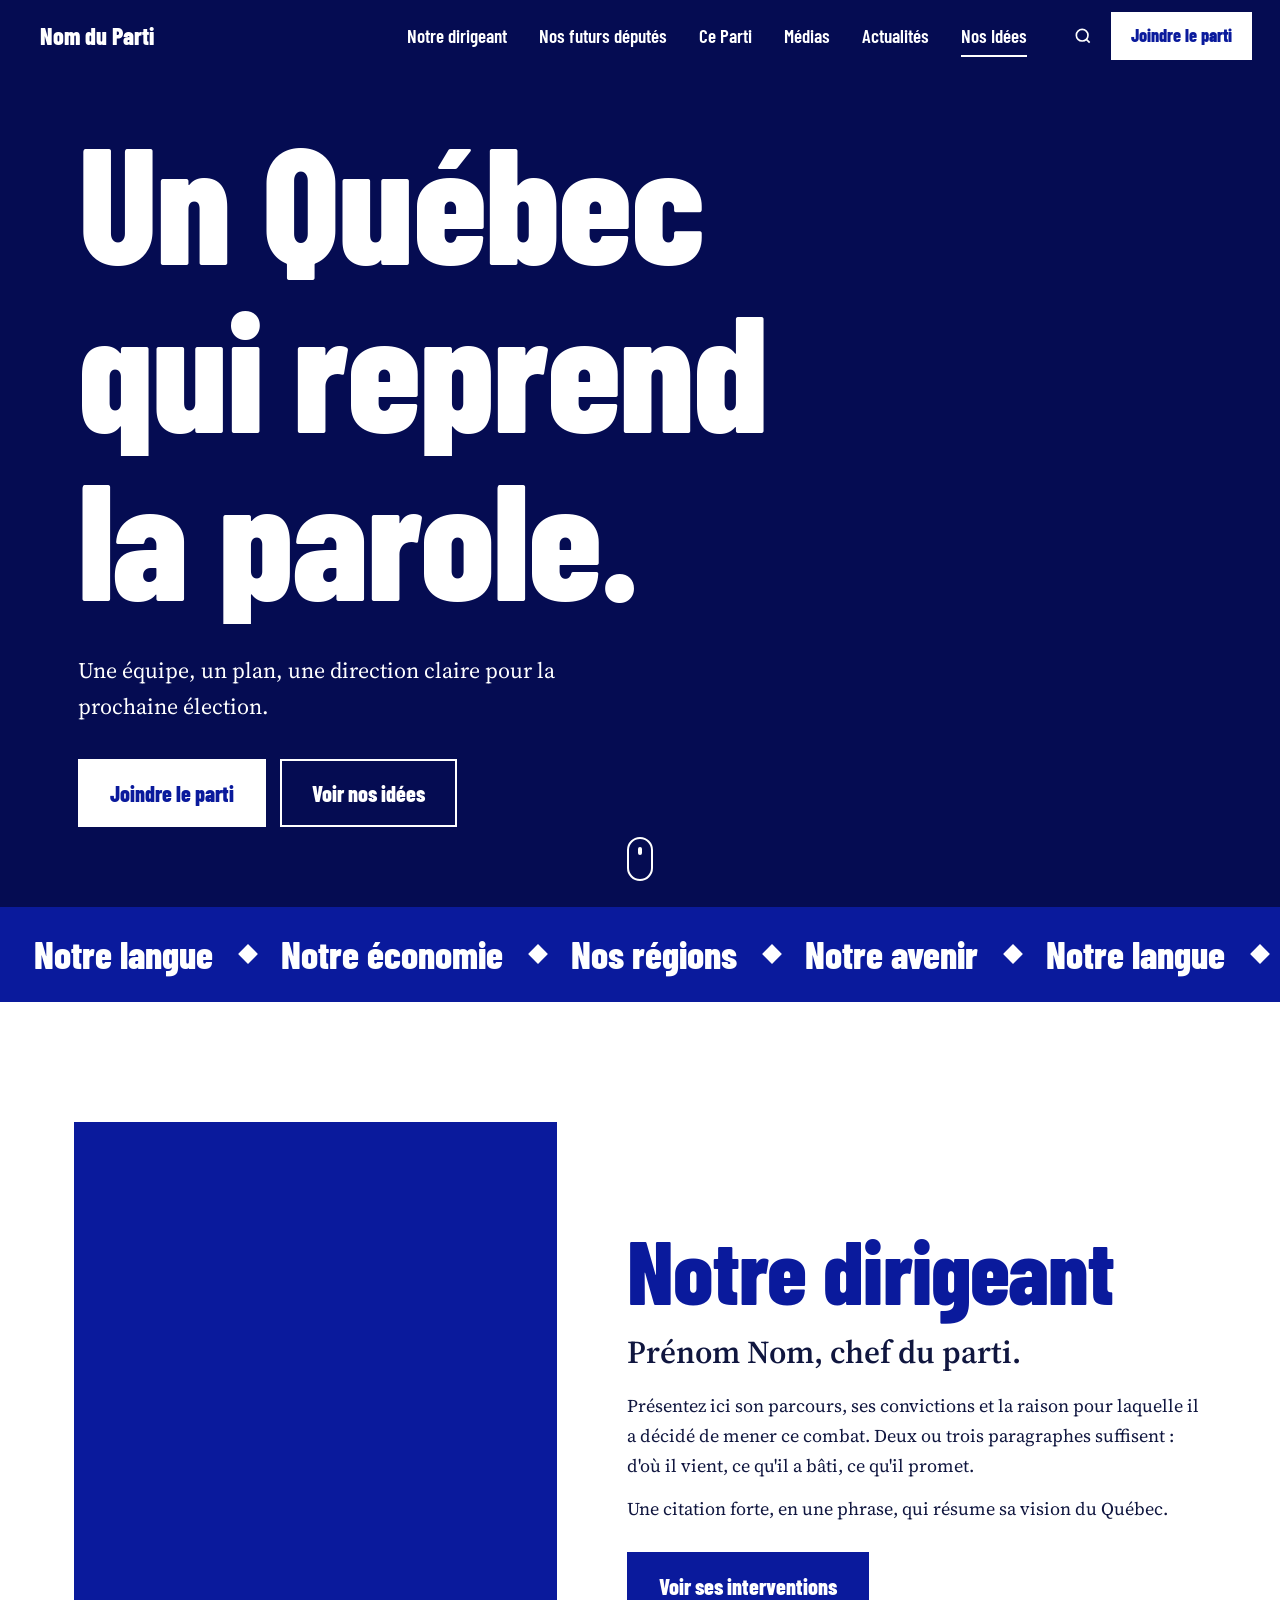
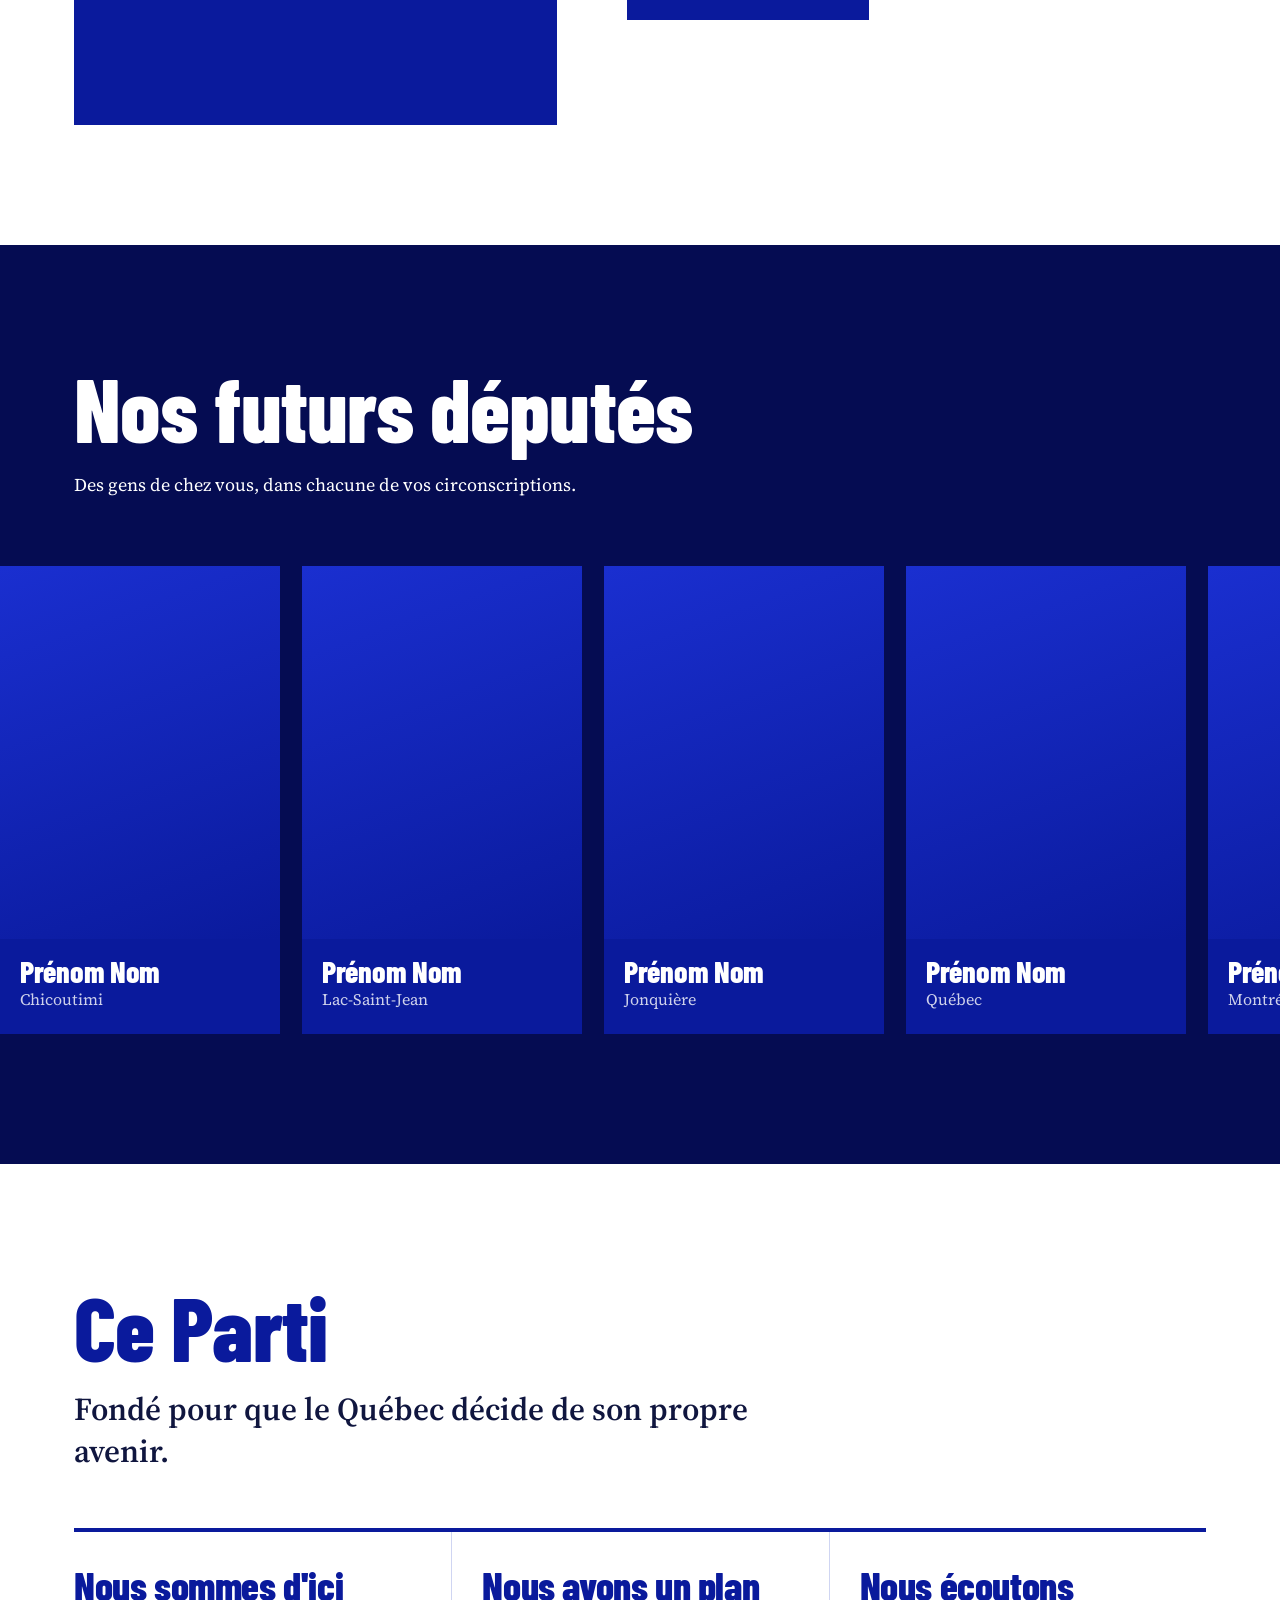
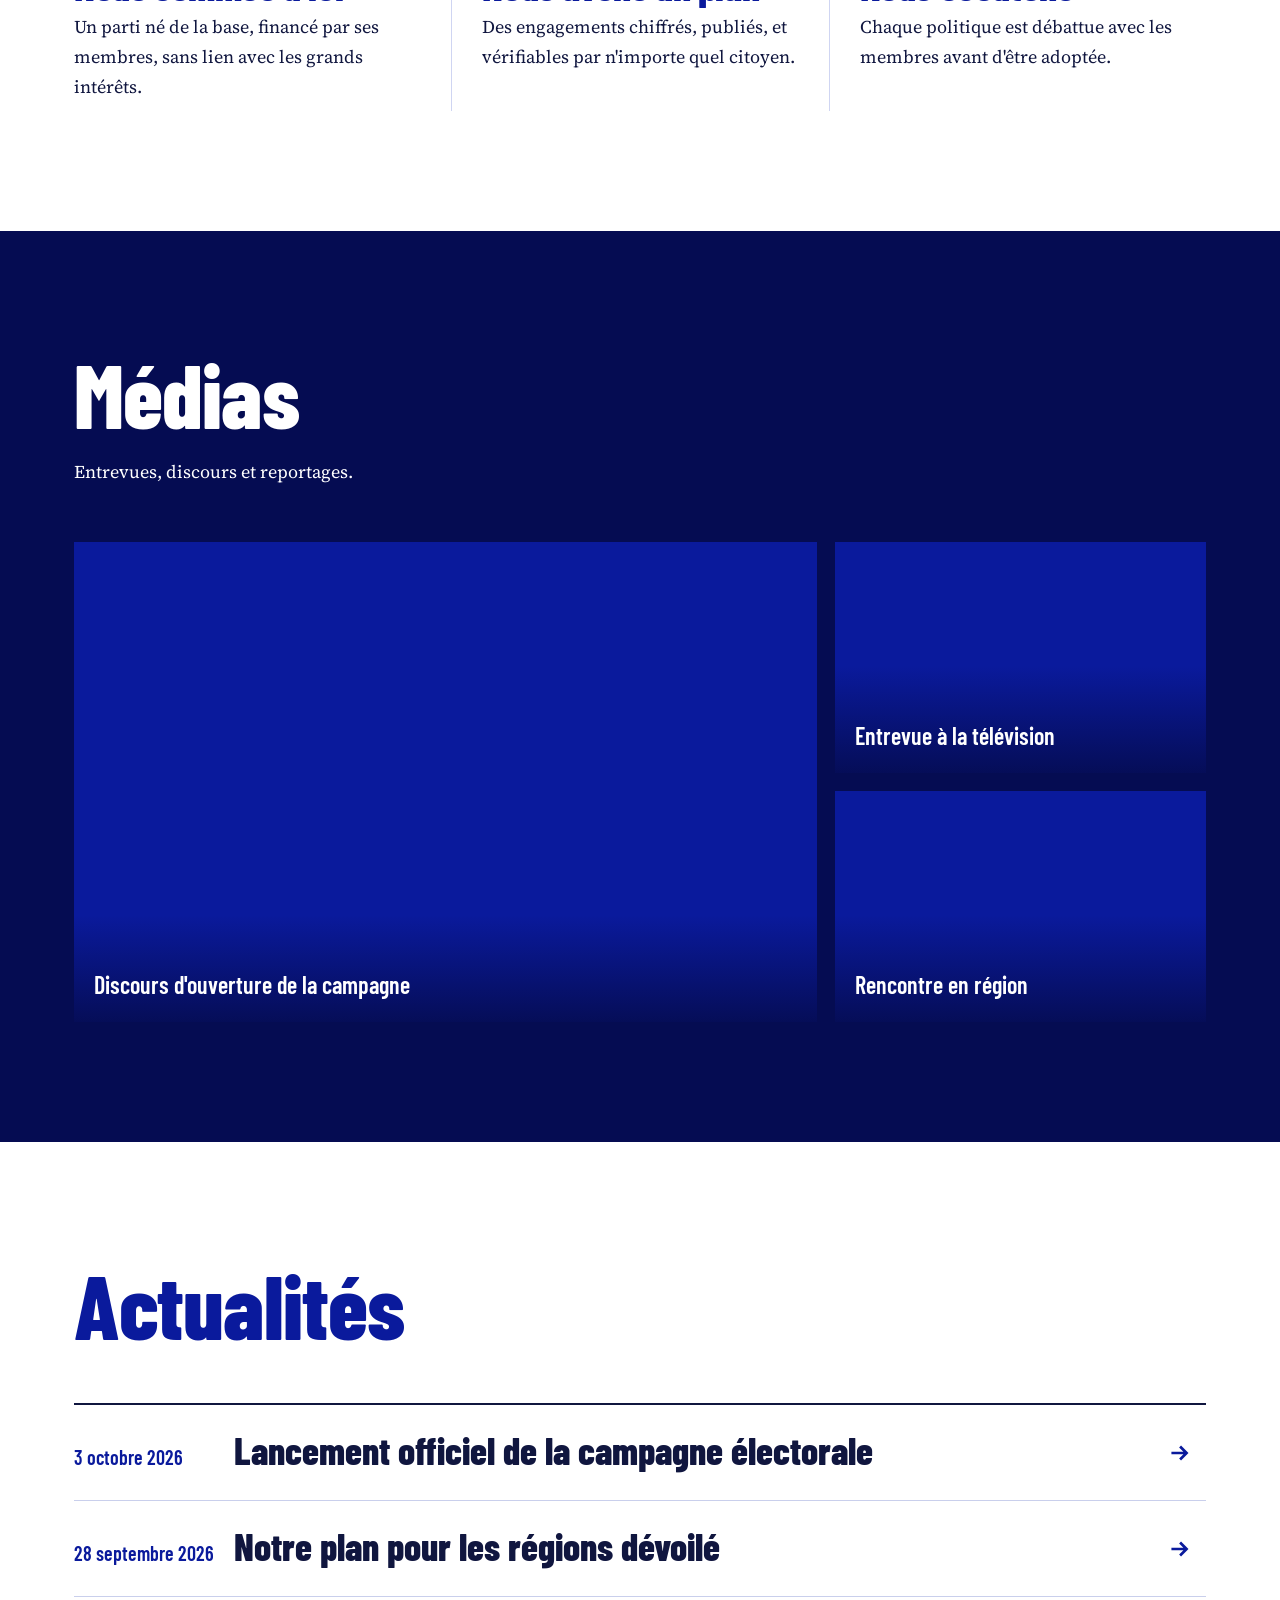
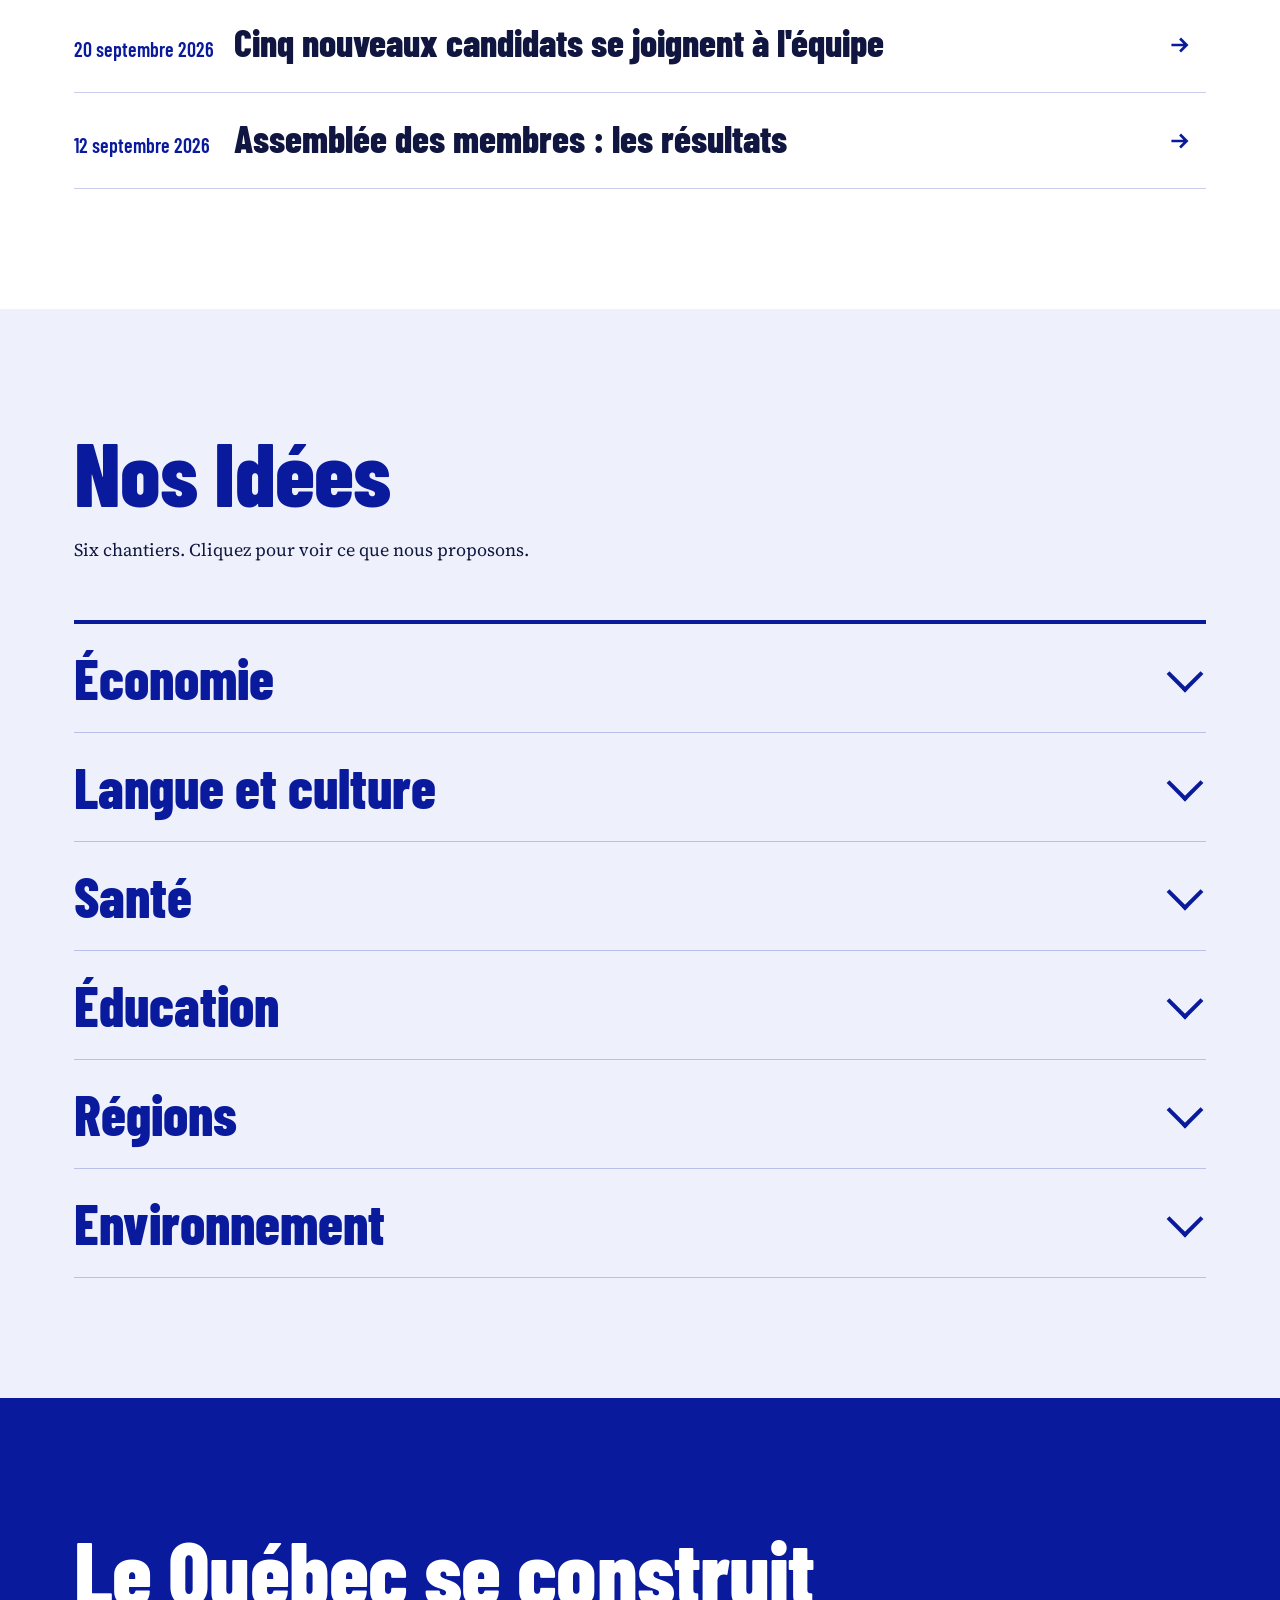
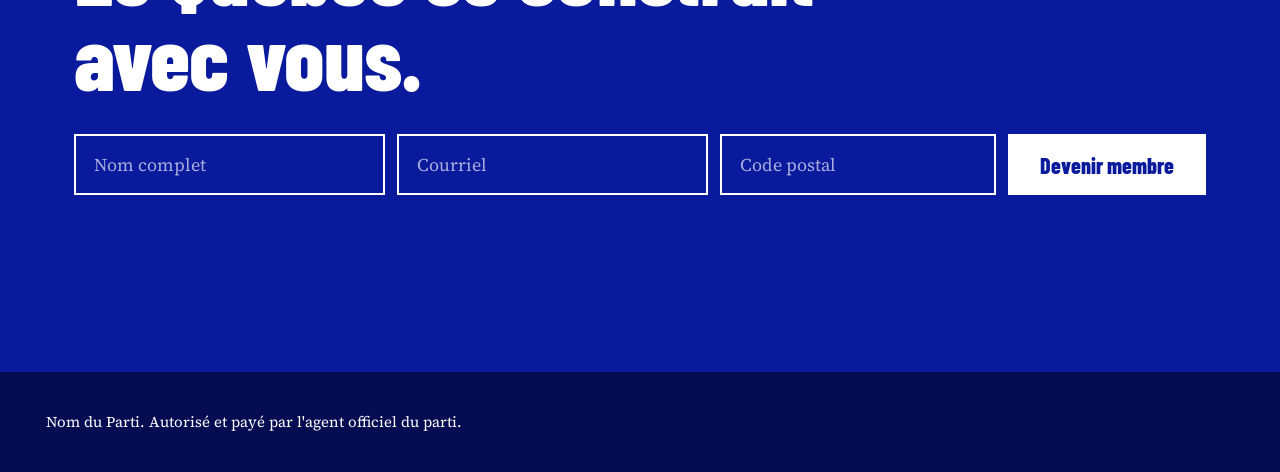
==== index.html @ bc251180 "Add files via upload" ====
<!DOCTYPE html>
<html lang="fr">
<head>
<meta charset="utf-8">
<meta name="viewport" content="width=device-width, initial-scale=1">
<title>Nom du Parti</title>
<link rel="icon" href="assets/logo-bleu.png">
<link rel="preconnect" href="https://fonts.googleapis.com">
<link rel="preconnect" href="https://fonts.gstatic.com" crossorigin>
<link href="https://fonts.googleapis.com/css2?family=Barlow+Condensed:wght@600;800&family=Source+Serif+4:ital,wght@0,400;0,600;1,400&display=swap" rel="stylesheet">
<link rel="stylesheet" href="style.css">
</head>
<body>

<header class="nav" id="nav">
  <a class="brand" href="#accueil" aria-label="Accueil">
    <img src="assets/logo-blanc.png" alt="">
    <span>Nom du Parti</span>
  </a>
  <nav class="links" id="links">
    <a href="#dirigeant">Notre dirigeant</a>
    <a href="#deputes">Nos futurs députés</a>
    <a href="#parti">Ce Parti</a>
    <a href="#medias">Médias</a>
    <a href="#actualites">Actualités</a>
    <a href="#idees">Nos Idées</a>
  </nav>
  <div class="nav-actions">
    <button class="icon-btn" id="searchBtn" aria-label="Rechercher">
      <svg viewBox="0 0 24 24" width="20" height="20" fill="none" stroke="currentColor" stroke-width="2"><circle cx="11" cy="11" r="7"/><path d="M20 20l-4-4"/></svg>
    </button>
    <a class="cta" href="#rejoindre">Joindre le parti</a>
    <button class="icon-btn burger" id="burger" aria-label="Menu"><span></span><span></span></button>
  </div>
</header>

<div class="search" id="search" hidden>
  <input id="searchInput" type="search" placeholder="Rechercher : santé, langue, député, nouvelles..." autocomplete="off">
  <div class="results" id="results"></div>
</div>

<main>
<section class="hero" id="accueil">
  <video class="bg-video" autoplay muted loop playsinline poster="" data-src="assets/hero.mp4"></video>
  <div class="bg-fx"></div>
  <img class="hero-mark" src="assets/logo-blanc.png" alt="">
  <div class="hero-body">
    <h1>
      <span class="line"><span>Un Québec</span></span>
      <span class="line"><span>qui reprend</span></span>
      <span class="line"><span>la parole.</span></span>
    </h1>
    <p class="lead">Une équipe, un plan, une direction claire pour la prochaine élection.</p>
    <div class="hero-actions">
      <a class="btn solid" href="#rejoindre">Joindre le parti</a>
      <a class="btn ghost" href="#idees">Voir nos idées</a>
    </div>
  </div>
  <a class="scroll-hint" href="#dirigeant" aria-label="Défiler"><i></i></a>
</section>

<div class="marquee" aria-hidden="true">
  <div class="track">
    <span>Notre langue</span><span>Notre économie</span><span>Nos régions</span><span>Notre avenir</span>
    <span>Notre langue</span><span>Notre économie</span><span>Nos régions</span><span>Notre avenir</span>
    <span>Notre langue</span><span>Notre économie</span><span>Nos régions</span><span>Notre avenir</span>
  </div>
</div>

<section class="sec" id="dirigeant" data-search="dirigeant chef biographie leader">
  <div class="wrap split">
    <div class="portrait reveal">
      <video class="bg-video" autoplay muted loop playsinline data-src="assets/dirigeant.mp4"></video>
      <img src="assets/logo-blanc.png" alt="">
    </div>
    <div class="reveal">
      <h2>Notre dirigeant</h2>
      <p class="big">Prénom Nom, chef du parti.</p>
      <p>Présentez ici son parcours, ses convictions et la raison pour laquelle il a décidé de mener ce combat. Deux ou trois paragraphes suffisent : d'où il vient, ce qu'il a bâti, ce qu'il promet.</p>
      <p>Une citation forte, en une phrase, qui résume sa vision du Québec.</p>
      <a class="btn solid" href="#medias">Voir ses interventions</a>
    </div>
  </div>
</section>

<section class="sec dark" id="deputes" data-search="députés candidats circonscriptions équipe">
  <div class="wrap">
    <div class="head reveal">
      <h2>Nos futurs députés</h2>
      <p>Des gens de chez vous, dans chacune de vos circonscriptions.</p>
    </div>
  </div>
  <div class="rail" id="rail" tabindex="0" aria-label="Candidats"></div>
</section>

<section class="sec" id="parti" data-search="parti histoire valeurs fondation principes">
  <div class="wrap">
    <div class="head reveal">
      <h2>Ce Parti</h2>
      <p class="big">Fondé pour que le Québec décide de son propre avenir.</p>
    </div>
    <div class="values">
      <article class="reveal"><h3>Nous sommes d'ici</h3><p>Un parti né de la base, financé par ses membres, sans lien avec les grands intérêts.</p></article>
      <article class="reveal"><h3>Nous avons un plan</h3><p>Des engagements chiffrés, publiés, et vérifiables par n'importe quel citoyen.</p></article>
      <article class="reveal"><h3>Nous écoutons</h3><p>Chaque politique est débattue avec les membres avant d'être adoptée.</p></article>
    </div>
  </div>
</section>

<section class="sec band" id="medias" data-search="médias vidéos entrevues presse">
  <video class="bg-video" autoplay muted loop playsinline data-src="assets/bande.mp4"></video>
  <div class="bg-fx"></div>
  <div class="wrap">
    <div class="head reveal"><h2>Médias</h2><p>Entrevues, discours et reportages.</p></div>
    <div class="videos">
      <figure class="vid reveal big-vid"><video muted loop playsinline data-src="assets/media1.mp4"></video><figcaption>Discours d'ouverture de la campagne</figcaption></figure>
      <figure class="vid reveal"><video muted loop playsinline data-src="assets/media2.mp4"></video><figcaption>Entrevue à la télévision</figcaption></figure>
      <figure class="vid reveal"><video muted loop playsinline data-src="assets/media3.mp4"></video><figcaption>Rencontre en région</figcaption></figure>
    </div>
  </div>
</section>

<section class="sec" id="actualites" data-search="actualités nouvelles communiqués">
  <div class="wrap">
    <div class="head reveal"><h2>Actualités</h2></div>
    <ul class="news" id="news"></ul>
  </div>
</section>

<section class="sec tint" id="idees" data-search="idées plateforme programme propositions économie langue santé éducation régions environnement">
  <div class="wrap">
    <div class="head reveal"><h2>Nos Idées</h2><p>Six chantiers. Cliquez pour voir ce que nous proposons.</p></div>
    <div class="acc" id="acc"></div>
  </div>
</section>

<section class="join" id="rejoindre" data-search="rejoindre membre adhésion don">
  <img class="join-mark" src="assets/logo-blanc.png" alt="">
  <div class="wrap">
    <h2>Le Québec se construit avec vous.</h2>
    <form id="joinForm" novalidate>
      <input type="text" name="nom" placeholder="Nom complet" required>
      <input type="email" name="courriel" placeholder="Courriel" required>
      <input type="text" name="cp" placeholder="Code postal" maxlength="7">
      <button class="btn solid light" type="submit">Devenir membre</button>
    </form>
    <p class="form-msg" id="formMsg" role="status"></p>
  </div>
</section>
</main>

<footer class="foot">
  <img src="assets/logo-blanc.png" alt="">
  <p>Nom du Parti. Autorisé et payé par l'agent officiel du parti.</p>
</footer>

<script src="script.js"></script>
</body>
</html>
---- style.css ----
:root{
  --bleu:#0a1a9c;--nuit:#050c52;--roi:#1a2fd0;--blanc:#fff;--glace:#eef1fb;--encre:#10163f;
  --disp:'Barlow Condensed','Arial Narrow',sans-serif;--txt:'Source Serif 4',Georgia,serif;
  --ease:cubic-bezier(.2,.7,.2,1);
}
*{box-sizing:border-box;margin:0;padding:0}
html{scroll-behavior:smooth;scroll-padding-top:72px}
body{font-family:var(--txt);color:var(--encre);background:var(--blanc);line-height:1.65;font-size:18px;overflow-x:hidden}
img{max-width:100%;display:block}
a{color:inherit;text-decoration:none}
:focus-visible{outline:3px solid var(--roi);outline-offset:3px}
.wrap{max-width:1180px;margin:0 auto;padding:0 24px}
h1,h2,h3{font-family:var(--disp);font-weight:800;line-height:.95;letter-spacing:-.01em}
h2{font-size:clamp(46px,7vw,92px);color:var(--bleu);margin-bottom:20px}
h3{font-size:30px;margin-bottom:8px}
.big{font-size:clamp(22px,2.6vw,32px);line-height:1.3;font-weight:600;margin-bottom:18px}
p+p{margin-top:14px}

/* Navigation */
.nav{position:fixed;inset:0 0 auto 0;z-index:50;display:flex;align-items:center;gap:24px;padding:12px 28px;color:#fff;transition:background .4s,box-shadow .4s,padding .4s}
.nav.solid{background:var(--bleu);box-shadow:0 6px 30px rgba(5,12,82,.35);padding:8px 28px}
.brand{display:flex;align-items:center;gap:12px;font-family:var(--disp);font-weight:800;font-size:24px}
.brand img{height:42px;width:auto}
.links{display:flex;gap:4px;margin-left:auto}
.links a{font-family:var(--disp);font-weight:600;font-size:19px;padding:8px 14px;position:relative}
.links a::after{content:"";position:absolute;left:14px;right:14px;bottom:3px;height:2px;background:#fff;transform:scaleX(0);transform-origin:left;transition:transform .35s var(--ease)}
.links a:hover::after,.links a.on::after{transform:scaleX(1)}
.nav-actions{display:flex;align-items:center;gap:10px}
.icon-btn{background:none;border:0;color:inherit;cursor:pointer;padding:8px;display:grid;place-items:center}
.cta{background:#fff;color:var(--bleu);font-family:var(--disp);font-weight:800;font-size:18px;padding:9px 20px;transition:transform .3s var(--ease),background .3s}
.cta:hover{transform:translateY(-2px);background:var(--glace)}
.burger{display:none;gap:6px}
.burger span{display:block;width:26px;height:2px;background:#fff;transition:transform .3s}
.search{position:fixed;top:64px;left:0;right:0;z-index:49;background:var(--nuit);padding:20px 28px 28px;color:#fff;animation:drop .35s var(--ease)}
.search[hidden]{display:none}
.search input{width:100%;max-width:760px;display:block;margin:0 auto;background:none;border:0;border-bottom:2px solid #fff;color:#fff;font:600 28px var(--disp);padding:10px 0}
.search input::placeholder{color:rgba(255,255,255,.55)}
.results{max-width:760px;margin:14px auto 0;display:grid;gap:2px}
.results a{padding:10px 4px;font-family:var(--disp);font-size:22px;font-weight:600;border-bottom:1px solid rgba(255,255,255,.15)}
.results a:hover{background:rgba(255,255,255,.08)}
@keyframes drop{from{opacity:0;transform:translateY(-14px)}}

/* Vidéo et fond animé */
.bg-video{position:absolute;inset:0;width:100%;height:100%;object-fit:cover;z-index:0}
.bg-fx{position:absolute;inset:0;z-index:0;background:
  radial-gradient(60% 60% at 20% 20%,var(--roi),transparent 70%),
  radial-gradient(50% 50% at 85% 80%,#0a2fe0,transparent 70%),
  var(--nuit);background-size:140% 140%;animation:flow 16s ease-in-out infinite alternate}
@keyframes flow{to{background-position:100% 100%}}
.bg-video+.bg-fx{display:none}
.bg-video.ready+.bg-fx{display:block;background:linear-gradient(180deg,rgba(5,12,82,.55),rgba(5,12,82,.85));animation:none}

/* Héros */
.hero{position:relative;min-height:100vh;display:flex;align-items:center;color:#fff;overflow:hidden;background:var(--nuit)}
.hero .bg-fx{z-index:0}
.hero .bg-video{z-index:0}
.hero-mark{position:absolute;right:-6%;top:50%;height:120%;width:auto;opacity:.09;transform:translateY(-50%);animation:sway 22s ease-in-out infinite alternate;z-index:1;pointer-events:none}
@keyframes sway{from{transform:translateY(-50%) rotate(-6deg) scale(1)}to{transform:translateY(-52%) rotate(6deg) scale(1.08)}}
.hero-body{position:relative;z-index:2;padding:120px 28px 80px;max-width:1180px;margin:0 auto;width:100%}
.hero h1{font-size:clamp(70px,13vw,190px);color:#fff;text-transform:none}
.line{display:block;overflow:hidden;padding-bottom:.06em}
.line span{display:block;transform:translateY(105%);animation:up 1.1s var(--ease) forwards}
.line:nth-child(2) span{animation-delay:.15s}
.line:nth-child(3) span{animation-delay:.3s}
@keyframes up{to{transform:none}}
.lead{max-width:560px;font-size:22px;margin:28px 0 34px;opacity:0;animation:fade 1s .9s forwards}
.hero-actions{display:flex;gap:14px;flex-wrap:wrap;opacity:0;animation:fade 1s 1.1s forwards}
@keyframes fade{to{opacity:1}}
.btn{display:inline-block;font-family:var(--disp);font-weight:800;font-size:22px;padding:14px 30px;border:2px solid #fff;cursor:pointer;transition:transform .3s var(--ease),background .3s,color .3s}
.btn.solid{background:#fff;color:var(--bleu)}
.btn.ghost{color:#fff}
.btn:hover{transform:translateY(-3px)}
.btn.ghost:hover{background:#fff;color:var(--bleu)}
.sec:not(.dark):not(.band) .btn.solid{background:var(--bleu);color:#fff;border-color:var(--bleu)}
.scroll-hint{position:absolute;bottom:26px;left:50%;z-index:2;width:26px;height:44px;border:2px solid #fff;border-radius:14px;transform:translateX(-50%)}
.scroll-hint i{position:absolute;left:50%;top:8px;width:4px;height:8px;background:#fff;border-radius:2px;transform:translateX(-50%);animation:dot 1.6s infinite}
@keyframes dot{60%{transform:translate(-50%,16px);opacity:0}}

/* Bandeau défilant */
.marquee{background:var(--bleu);color:#fff;overflow:hidden;white-space:nowrap;padding:16px 0}
.track{display:inline-flex;animation:scroll 28s linear infinite}
.track span{font-family:var(--disp);font-weight:800;font-size:38px;padding:0 34px;position:relative}
.track span::after{content:"";position:absolute;right:-8px;top:50%;width:14px;height:14px;background:#fff;transform:translateY(-50%) rotate(45deg)}
@keyframes scroll{to{transform:translateX(-33.333%)}}

/* Sections */
.sec{padding:120px 0;position:relative}
.sec.dark{background:var(--nuit);color:#fff;padding-bottom:100px}
.sec.dark h2{color:#fff}
.sec.tint{background:var(--glace)}
.head{margin-bottom:56px;max-width:760px}
.split{display:grid;grid-template-columns:5fr 6fr;gap:70px;align-items:center}
.portrait{position:relative;aspect-ratio:4/5;background:var(--bleu);overflow:hidden;display:grid;place-items:center}
.portrait img{position:relative;height:70%;width:auto;opacity:.9;animation:float 7s ease-in-out infinite alternate}
@keyframes float{to{transform:translateY(-16px) rotate(2deg)}}
.split .btn{margin-top:28px}

/* Députés */
.rail{display:flex;gap:22px;overflow-x:auto;padding:10px max(24px,calc((100vw - 1180px)/2)) 30px;scroll-snap-type:x mandatory;cursor:grab;scrollbar-width:thin;scrollbar-color:#fff var(--bleu)}
.rail.drag{cursor:grabbing;scroll-snap-type:none}
.card{flex:0 0 280px;scroll-snap-align:start;background:var(--bleu);transition:transform .45s var(--ease)}
.card:hover{transform:translateY(-10px)}
.card .ph{aspect-ratio:3/4;display:grid;place-items:center;background:linear-gradient(160deg,var(--roi),var(--bleu));overflow:hidden}
.card .ph img{height:46%;opacity:.5;transition:transform .6s var(--ease)}
.card:hover .ph img{transform:scale(1.25) rotate(-5deg)}
.card .info{padding:18px 20px 22px}
.card h3{font-size:30px;color:#fff;margin:0}
.card p{font-size:16px;opacity:.8}

/* Valeurs */
.values{display:grid;grid-template-columns:repeat(3,1fr);gap:0;border-top:4px solid var(--bleu)}
.values article{padding:34px 30px 10px 0}
.values article+article{padding-left:30px;border-left:1px solid #cfd5f2}
.values h3{color:var(--bleu);font-size:40px}

/* Médias */
.band{background:var(--nuit);color:#fff;overflow:hidden}
.band h2{color:#fff}
.band .wrap{position:relative;z-index:2}
.videos{display:grid;grid-template-columns:2fr 1fr;grid-template-rows:1fr 1fr;gap:18px}
.vid{position:relative;overflow:hidden;background:var(--bleu);min-height:230px;cursor:pointer}
.big-vid{grid-row:span 2;min-height:480px}
.vid video{position:absolute;inset:0;width:100%;height:100%;object-fit:cover;transition:transform .8s var(--ease)}
.vid:hover video{transform:scale(1.06)}
.vid figcaption{position:absolute;left:0;right:0;bottom:0;padding:50px 20px 18px;background:linear-gradient(transparent,rgba(5,12,82,.92));font-family:var(--disp);font-weight:600;font-size:24px}

/* Actualités */
.news{list-style:none;border-top:2px solid var(--encre)}
.news li{border-bottom:1px solid #c9cfec}
.news a{display:grid;grid-template-columns:140px 1fr 40px;gap:20px;align-items:baseline;padding:26px 0;transition:padding .4s var(--ease),background .4s}
.news a:hover{padding-left:22px;background:var(--glace)}
.news time{font-family:var(--disp);font-weight:600;font-size:20px;color:var(--bleu)}
.news strong{font-family:var(--disp);font-size:clamp(26px,3vw,38px);line-height:1.05;font-weight:800}
.news svg{align-self:center;color:var(--bleu);transition:transform .4s var(--ease)}
.news a:hover svg{transform:translateX(8px)}

/* Idées */
.acc{border-top:4px solid var(--bleu)}
.acc details{border-bottom:1px solid #b9c1ea}
.acc summary{list-style:none;cursor:pointer;display:flex;justify-content:space-between;align-items:center;padding:26px 0;font-family:var(--disp);font-weight:800;font-size:clamp(32px,4.5vw,56px);color:var(--bleu);line-height:1}
.acc summary::-webkit-details-marker{display:none}
.acc summary::after{content:"";width:22px;height:22px;border-right:4px solid var(--bleu);border-bottom:4px solid var(--bleu);transform:rotate(45deg);transition:transform .4s var(--ease);margin:0 8px 8px 0}
.acc details[open] summary::after{transform:rotate(-135deg) translate(-4px,-4px)}
.acc .body{display:grid;grid-template-rows:0fr;transition:grid-template-rows .5s var(--ease)}
.acc details[open] .body{grid-template-rows:1fr}
.acc .body>div{overflow:hidden}
.acc ul{list-style:none;padding:0 0 30px;max-width:720px}
.acc li{padding:8px 0 8px 28px;position:relative}
.acc li::before{content:"";position:absolute;left:0;top:18px;width:10px;height:10px;background:var(--bleu);transform:rotate(45deg)}

/* Adhésion */
.join{position:relative;background:var(--bleu);color:#fff;padding:130px 0;overflow:hidden}
.join-mark{position:absolute;left:-4%;bottom:-20%;height:130%;opacity:.07;animation:sway 26s ease-in-out infinite alternate}
.join .wrap{position:relative;z-index:1}
.join h2{color:#fff;max-width:800px}
.join form{display:grid;grid-template-columns:1.2fr 1.2fr .7fr auto;gap:12px;margin-top:36px}
.join input{padding:16px 18px;border:2px solid #fff;background:transparent;color:#fff;font:400 18px var(--txt)}
.join input::placeholder{color:rgba(255,255,255,.65)}
.join input:focus{background:rgba(255,255,255,.12);outline:none}
.join input.err{border-color:#ffb4b4}
.btn.light{background:#fff;color:var(--bleu)}
.form-msg{margin-top:18px;font-weight:600;min-height:1.6em}
.foot{background:var(--nuit);color:#fff;display:flex;align-items:center;gap:18px;padding:30px 28px;font-size:15px}
.foot img{height:40px;width:auto}

/* Apparition */
.reveal{opacity:0;transform:translateY(34px);transition:opacity .9s var(--ease),transform .9s var(--ease)}
.reveal.in{opacity:1;transform:none}

@media(max-width:1020px){
  .links{position:fixed;inset:0 0 auto 0;top:0;flex-direction:column;background:var(--nuit);padding:90px 28px 30px;transform:translateY(-100%);transition:transform .5s var(--ease);margin:0}
  .links.open{transform:none}
  .links a{font-size:30px}
  .burger{display:grid;z-index:60}
  .cta{display:none}
  .split{grid-template-columns:1fr;gap:40px}
  .portrait{max-width:420px}
  .values{grid-template-columns:1fr}
  .values article+article{padding-left:0;border-left:0;border-top:1px solid #cfd5f2}
  .videos{grid-template-columns:1fr}.big-vid{grid-row:auto;min-height:300px}
  .join form{grid-template-columns:1fr}
  .news a{grid-template-columns:1fr 30px}.news time{grid-column:1/-1}
}
@media(prefers-reduced-motion:reduce){
  *,*::before,*::after{animation:none!important;transition:none!important}
  .line span,.reveal,.lead,.hero-actions{opacity:1;transform:none}
  html{scroll-behavior:auto}
}
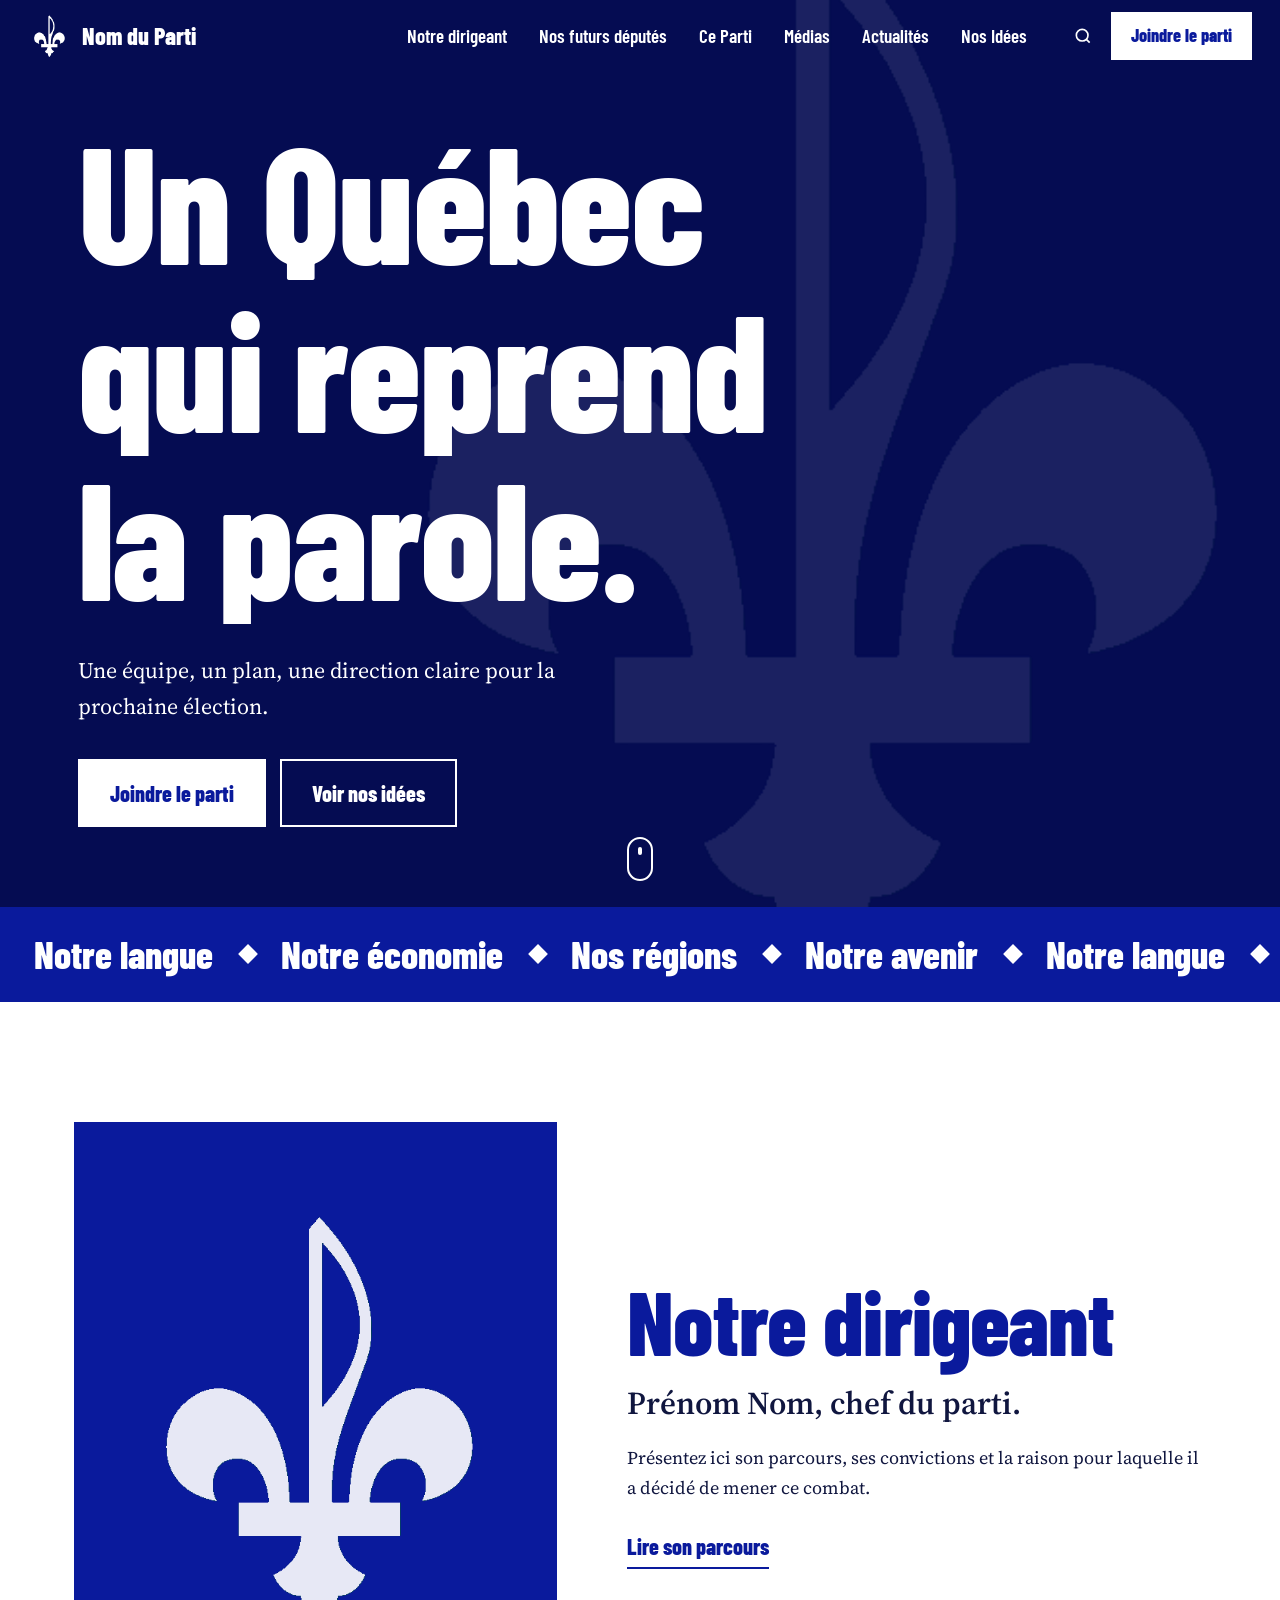
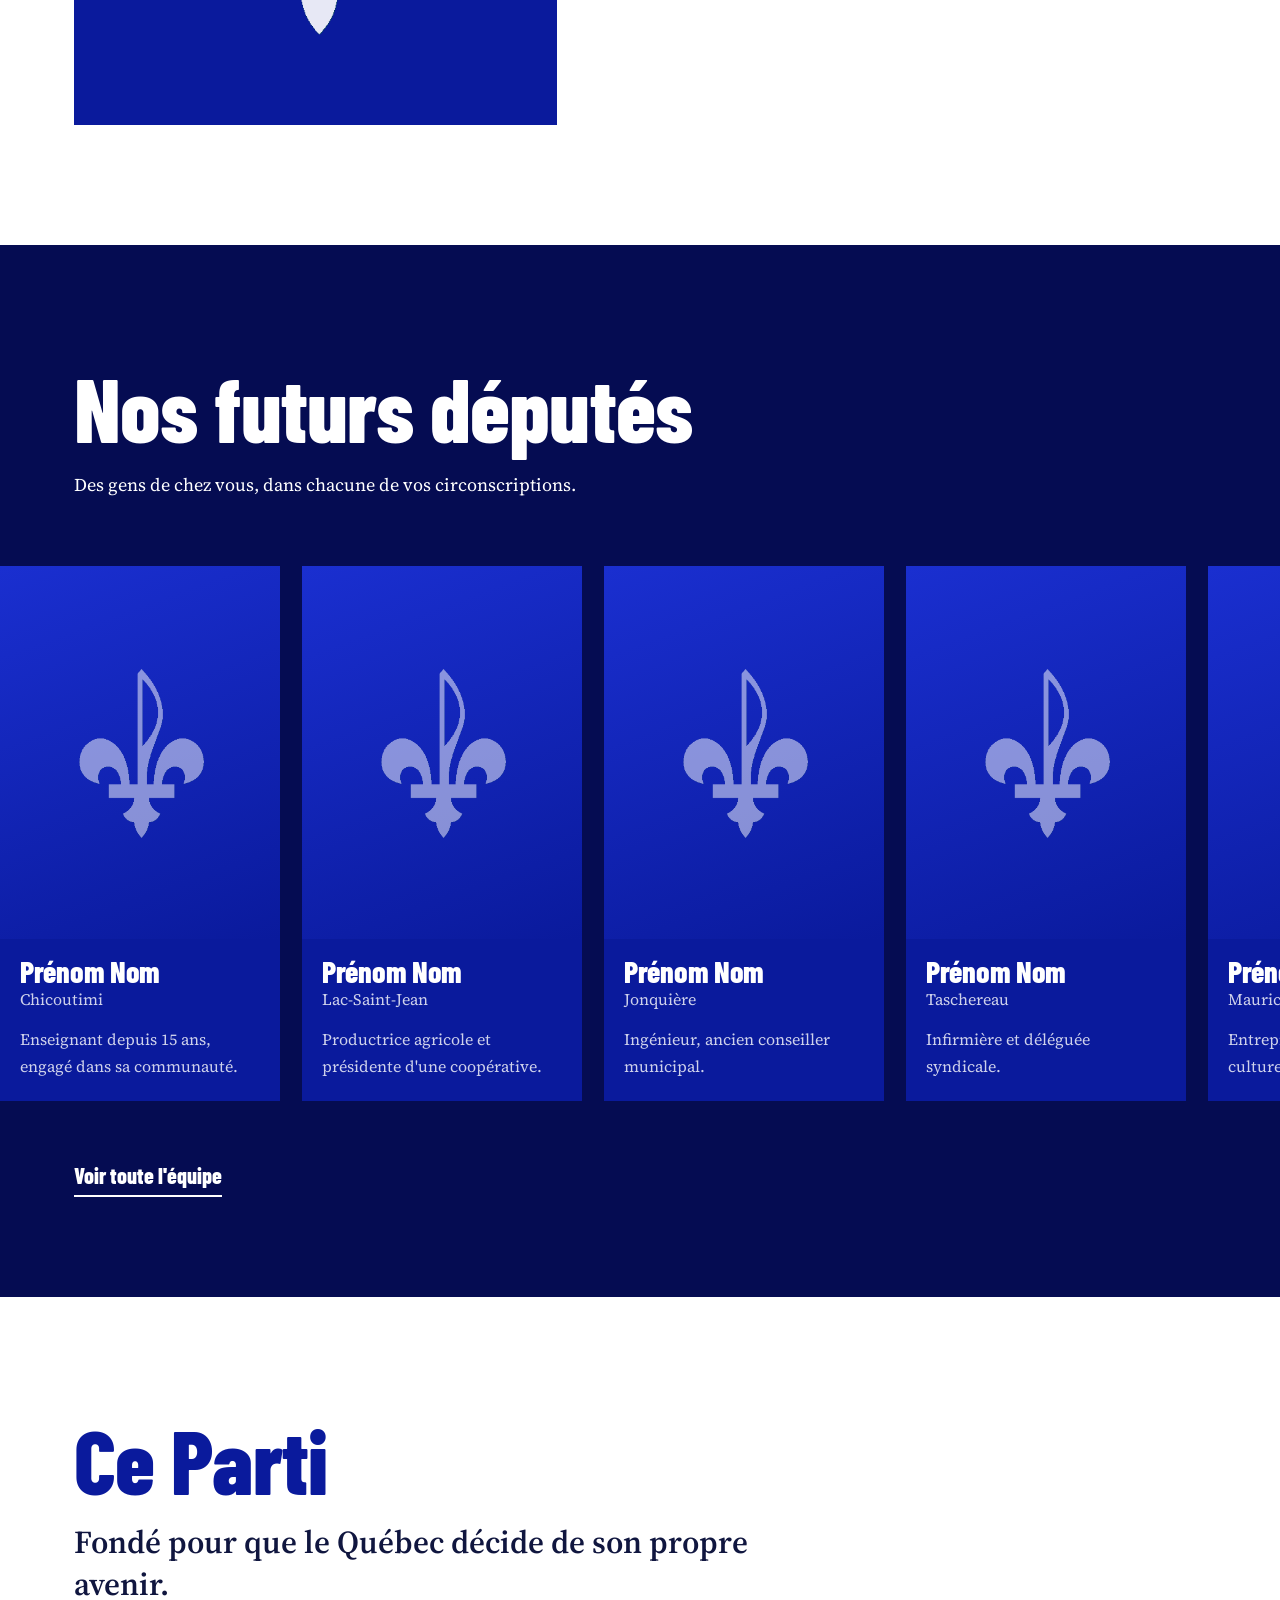
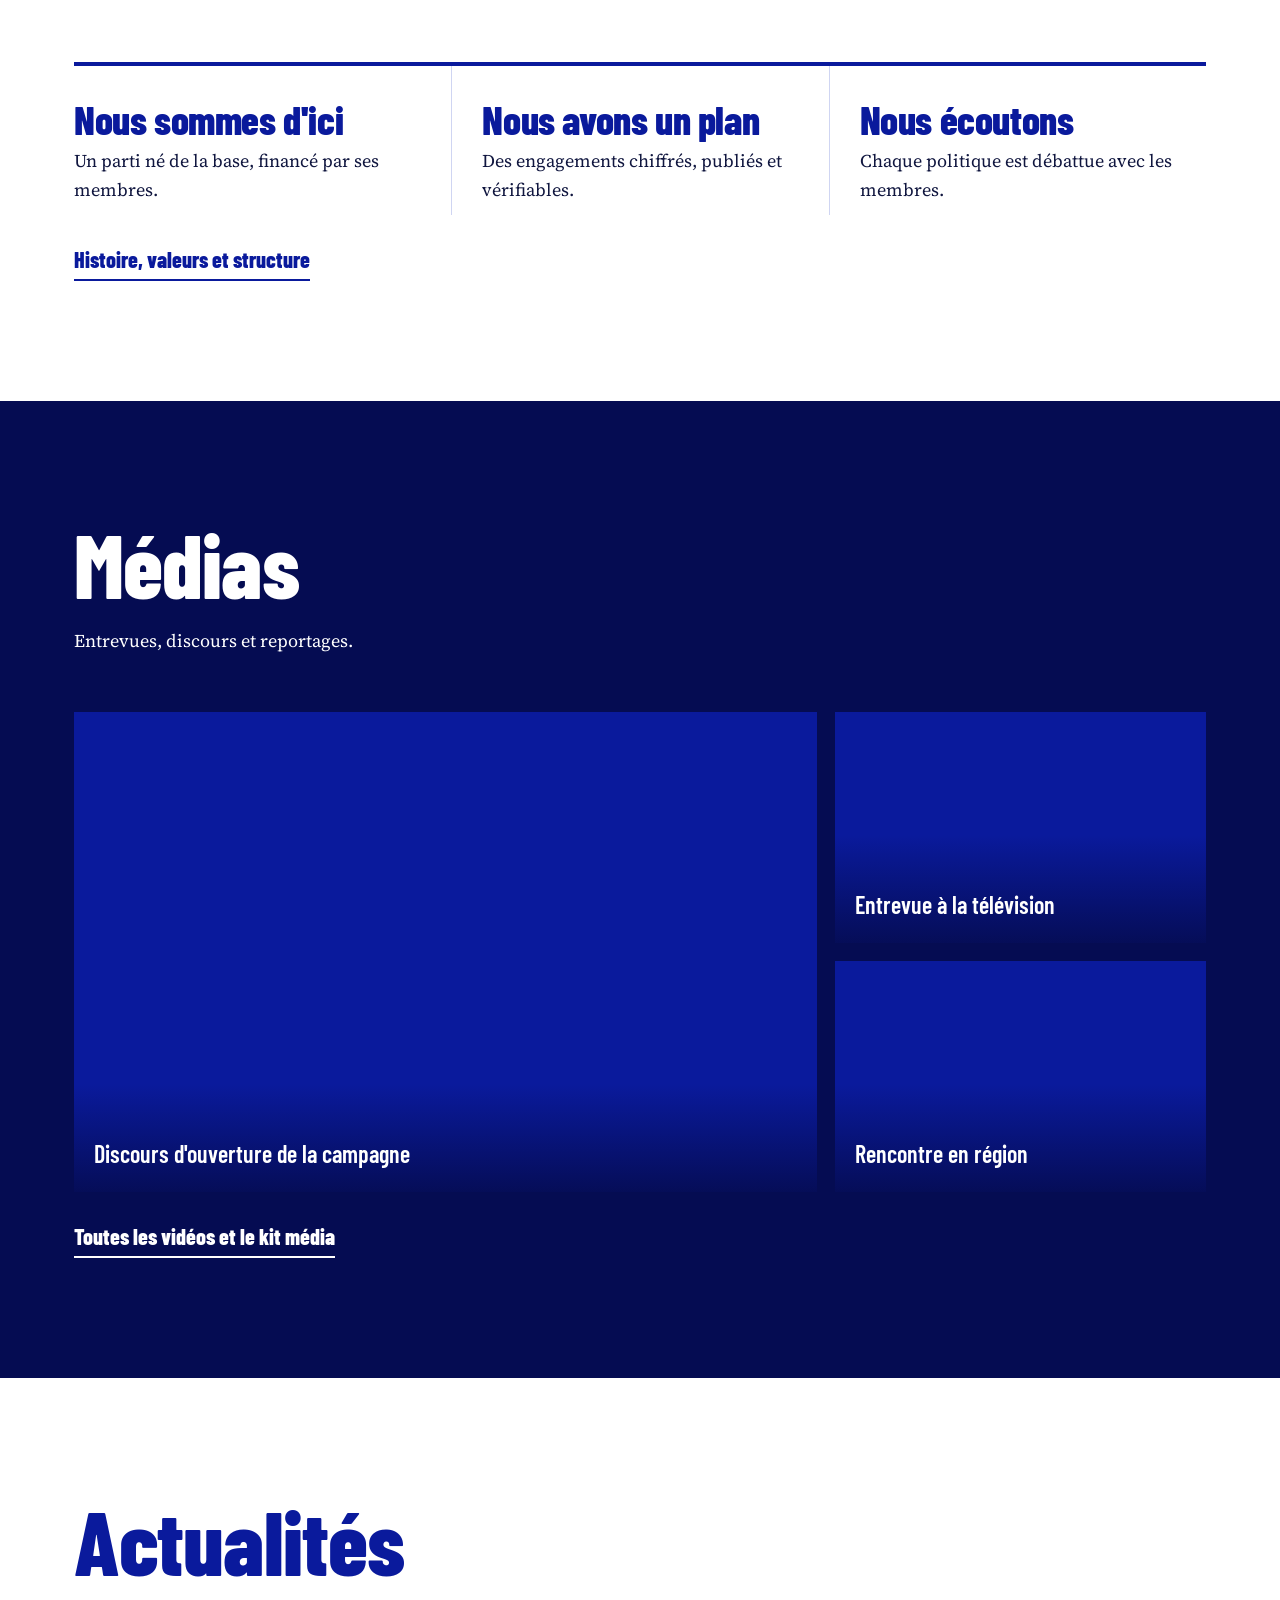
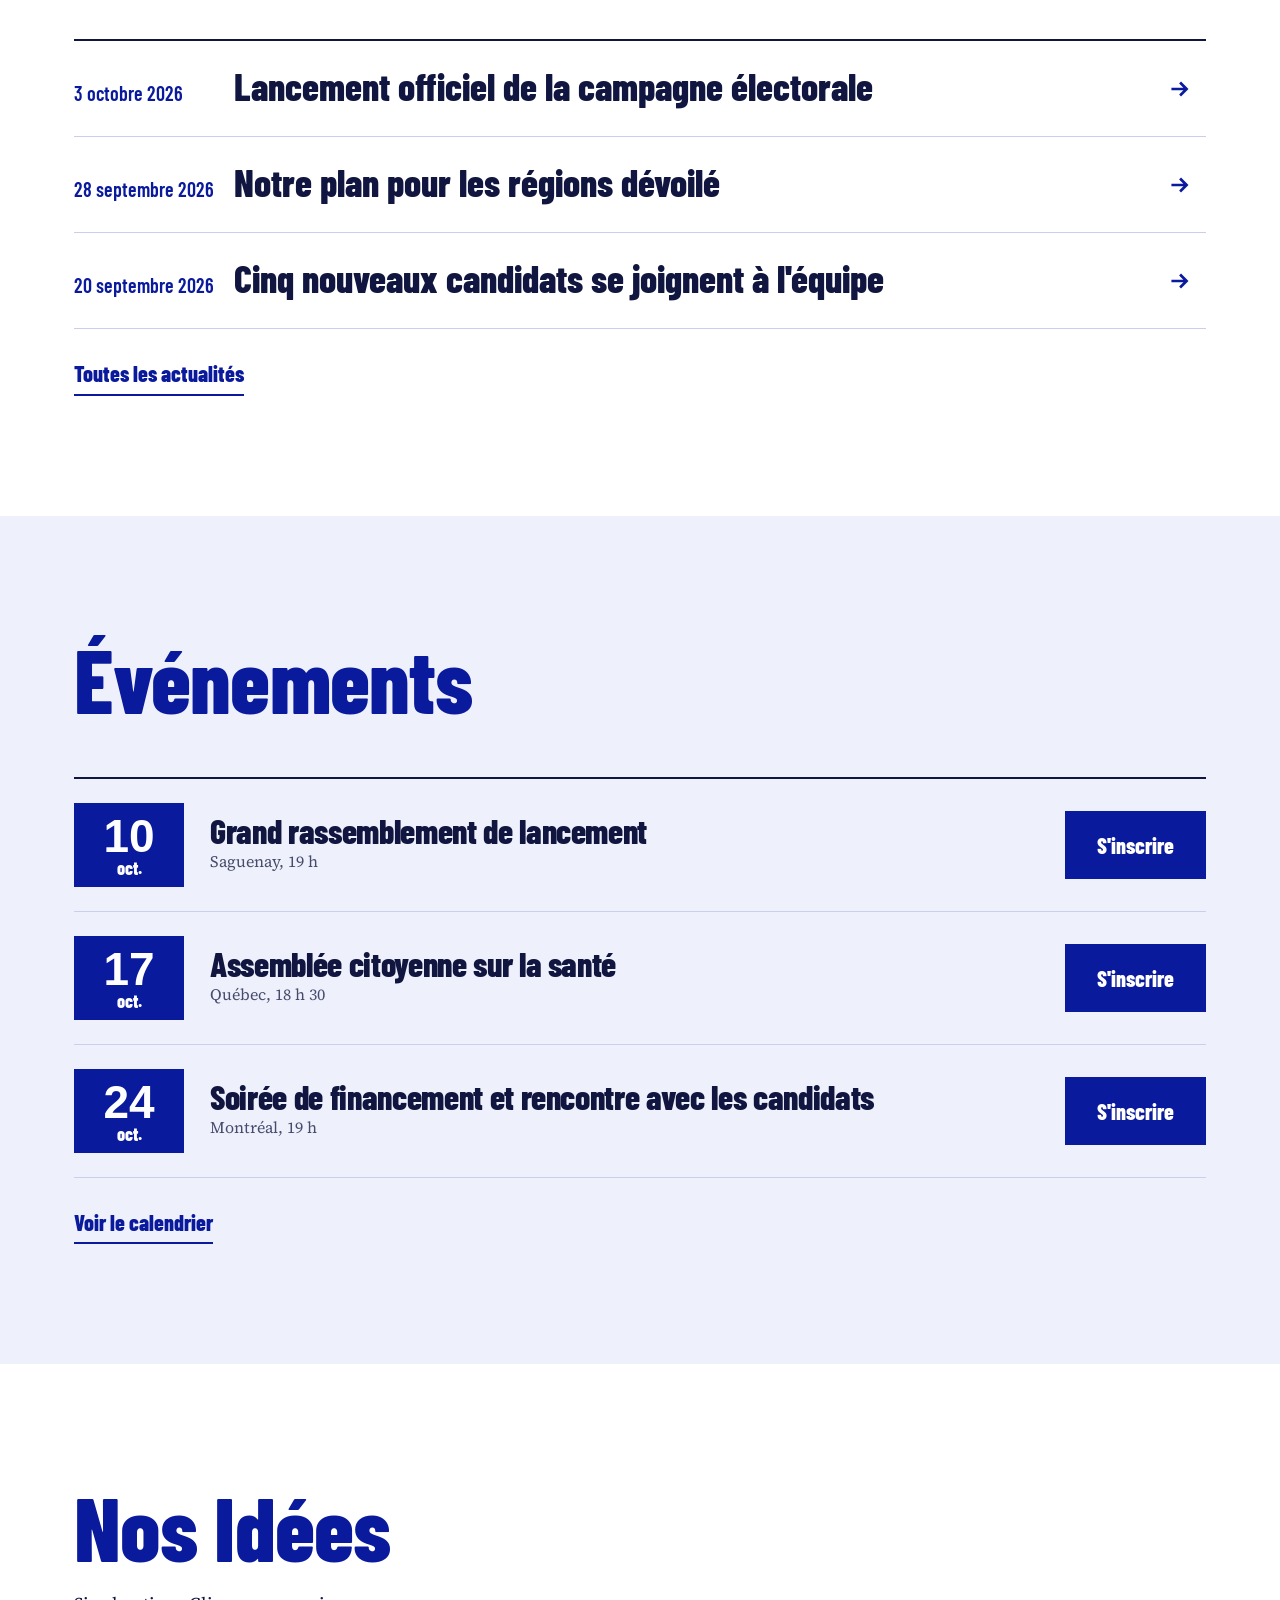
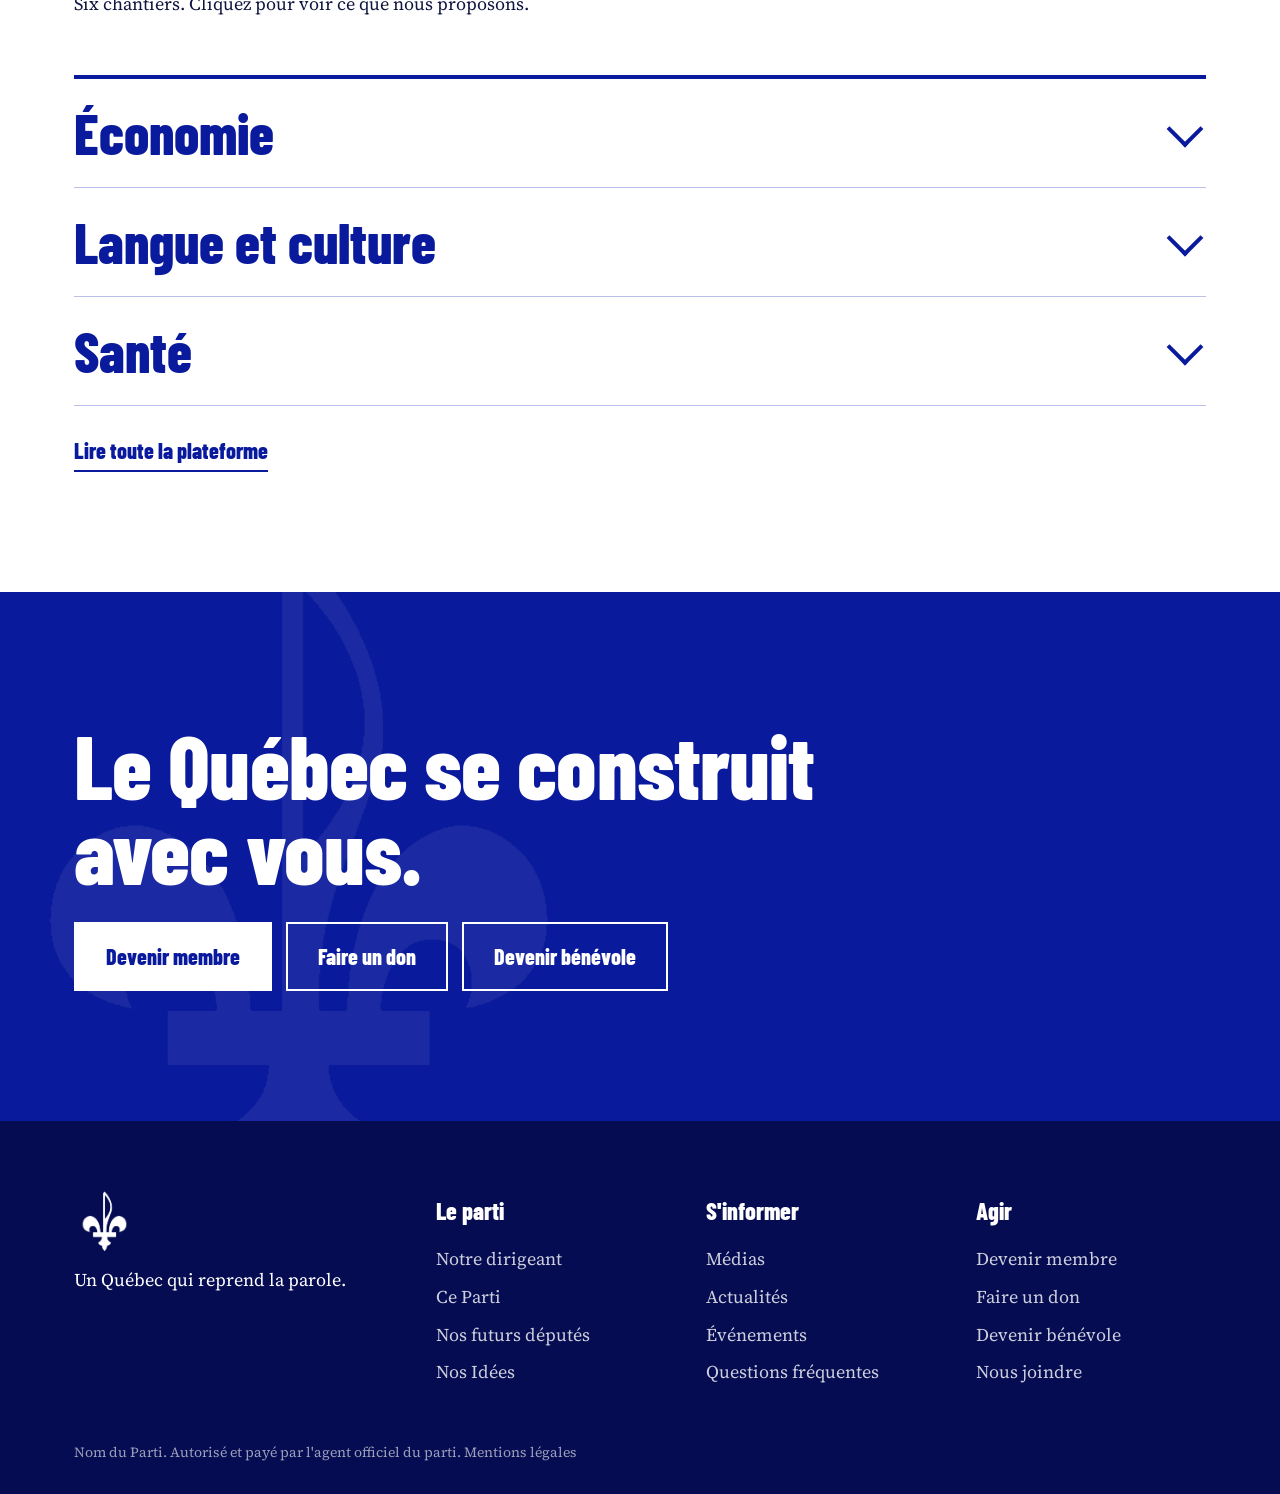
==== commit 807f7e47: "Add files via upload" ====
--- a/index.html
+++ b/index.html
@@ -11,105 +11,53 @@
 <link rel="stylesheet" href="style.css">
 </head>
 <body>
-
-<header class="nav" id="nav">
-  <a class="brand" href="#accueil" aria-label="Accueil">
-    <img src="assets/logo-blanc.png" alt="">
-    <span>Nom du Parti</span>
-  </a>
-  <nav class="links" id="links">
-    <a href="#dirigeant">Notre dirigeant</a>
-    <a href="#deputes">Nos futurs députés</a>
-    <a href="#parti">Ce Parti</a>
-    <a href="#medias">Médias</a>
-    <a href="#actualites">Actualités</a>
-    <a href="#idees">Nos Idées</a>
-  </nav>
-  <div class="nav-actions">
-    <button class="icon-btn" id="searchBtn" aria-label="Rechercher">
-      <svg viewBox="0 0 24 24" width="20" height="20" fill="none" stroke="currentColor" stroke-width="2"><circle cx="11" cy="11" r="7"/><path d="M20 20l-4-4"/></svg>
-    </button>
-    <a class="cta" href="#rejoindre">Joindre le parti</a>
-    <button class="icon-btn burger" id="burger" aria-label="Menu"><span></span><span></span></button>
-  </div>
-</header>
-
-<div class="search" id="search" hidden>
-  <input id="searchInput" type="search" placeholder="Rechercher : santé, langue, député, nouvelles..." autocomplete="off">
-  <div class="results" id="results"></div>
-</div>
-
 <main>
 <section class="hero" id="accueil">
-  <video class="bg-video" autoplay muted loop playsinline poster="" data-src="assets/hero.mp4"></video>
+  <video class="bg-video" autoplay muted loop playsinline data-src="assets/hero.mp4"></video>
   <div class="bg-fx"></div>
   <img class="hero-mark" src="assets/logo-blanc.png" alt="">
   <div class="hero-body">
-    <h1>
-      <span class="line"><span>Un Québec</span></span>
-      <span class="line"><span>qui reprend</span></span>
-      <span class="line"><span>la parole.</span></span>
-    </h1>
+    <h1><span class="line"><span>Un Québec</span></span><span class="line"><span>qui reprend</span></span><span class="line"><span>la parole.</span></span></h1>
     <p class="lead">Une équipe, un plan, une direction claire pour la prochaine élection.</p>
-    <div class="hero-actions">
-      <a class="btn solid" href="#rejoindre">Joindre le parti</a>
-      <a class="btn ghost" href="#idees">Voir nos idées</a>
-    </div>
+    <div class="hero-actions"><a class="btn solid" href="rejoindre.html">Joindre le parti</a><a class="btn ghost" href="idees.html">Voir nos idées</a></div>
   </div>
   <a class="scroll-hint" href="#dirigeant" aria-label="Défiler"><i></i></a>
 </section>
 
-<div class="marquee" aria-hidden="true">
-  <div class="track">
-    <span>Notre langue</span><span>Notre économie</span><span>Nos régions</span><span>Notre avenir</span>
-    <span>Notre langue</span><span>Notre économie</span><span>Nos régions</span><span>Notre avenir</span>
-    <span>Notre langue</span><span>Notre économie</span><span>Nos régions</span><span>Notre avenir</span>
+<div class="marquee" aria-hidden="true"><div class="track">
+  <span>Notre langue</span><span>Notre économie</span><span>Nos régions</span><span>Notre avenir</span>
+  <span>Notre langue</span><span>Notre économie</span><span>Nos régions</span><span>Notre avenir</span>
+  <span>Notre langue</span><span>Notre économie</span><span>Nos régions</span><span>Notre avenir</span>
+</div></div>
+
+<section class="sec" id="dirigeant"><div class="wrap split">
+  <div class="portrait reveal"><video class="bg-video" autoplay muted loop playsinline data-src="assets/dirigeant.mp4"></video><img src="assets/logo-blanc.png" alt=""></div>
+  <div class="reveal">
+    <h2>Notre dirigeant</h2>
+    <p class="big">Prénom Nom, chef du parti.</p>
+    <p>Présentez ici son parcours, ses convictions et la raison pour laquelle il a décidé de mener ce combat.</p>
+    <a class="more" href="dirigeant.html">Lire son parcours</a>
   </div>
-</div>
+</div></section>
 
-<section class="sec" id="dirigeant" data-search="dirigeant chef biographie leader">
-  <div class="wrap split">
-    <div class="portrait reveal">
-      <video class="bg-video" autoplay muted loop playsinline data-src="assets/dirigeant.mp4"></video>
-      <img src="assets/logo-blanc.png" alt="">
-    </div>
-    <div class="reveal">
-      <h2>Notre dirigeant</h2>
-      <p class="big">Prénom Nom, chef du parti.</p>
-      <p>Présentez ici son parcours, ses convictions et la raison pour laquelle il a décidé de mener ce combat. Deux ou trois paragraphes suffisent : d'où il vient, ce qu'il a bâti, ce qu'il promet.</p>
-      <p>Une citation forte, en une phrase, qui résume sa vision du Québec.</p>
-      <a class="btn solid" href="#medias">Voir ses interventions</a>
-    </div>
-  </div>
+<section class="sec dark" id="deputes">
+  <div class="wrap"><div class="head reveal"><h2>Nos futurs députés</h2><p>Des gens de chez vous, dans chacune de vos circonscriptions.</p></div></div>
+  <div class="rail" id="rail" tabindex="0" aria-label="Candidats"></div>
+  <div class="wrap"><a class="more" href="deputes.html">Voir toute l'équipe</a></div>
 </section>
 
-<section class="sec dark" id="deputes" data-search="députés candidats circonscriptions équipe">
-  <div class="wrap">
-    <div class="head reveal">
-      <h2>Nos futurs députés</h2>
-      <p>Des gens de chez vous, dans chacune de vos circonscriptions.</p>
-    </div>
+<section class="sec" id="parti"><div class="wrap">
+  <div class="head reveal"><h2>Ce Parti</h2><p class="big">Fondé pour que le Québec décide de son propre avenir.</p></div>
+  <div class="values">
+    <article class="reveal"><h3>Nous sommes d'ici</h3><p>Un parti né de la base, financé par ses membres.</p></article>
+    <article class="reveal"><h3>Nous avons un plan</h3><p>Des engagements chiffrés, publiés et vérifiables.</p></article>
+    <article class="reveal"><h3>Nous écoutons</h3><p>Chaque politique est débattue avec les membres.</p></article>
   </div>
-  <div class="rail" id="rail" tabindex="0" aria-label="Candidats"></div>
-</section>
+  <a class="more" href="parti.html">Histoire, valeurs et structure</a>
+</div></section>
 
-<section class="sec" id="parti" data-search="parti histoire valeurs fondation principes">
-  <div class="wrap">
-    <div class="head reveal">
-      <h2>Ce Parti</h2>
-      <p class="big">Fondé pour que le Québec décide de son propre avenir.</p>
-    </div>
-    <div class="values">
-      <article class="reveal"><h3>Nous sommes d'ici</h3><p>Un parti né de la base, financé par ses membres, sans lien avec les grands intérêts.</p></article>
-      <article class="reveal"><h3>Nous avons un plan</h3><p>Des engagements chiffrés, publiés, et vérifiables par n'importe quel citoyen.</p></article>
-      <article class="reveal"><h3>Nous écoutons</h3><p>Chaque politique est débattue avec les membres avant d'être adoptée.</p></article>
-    </div>
-  </div>
-</section>
-
-<section class="sec band" id="medias" data-search="médias vidéos entrevues presse">
-  <video class="bg-video" autoplay muted loop playsinline data-src="assets/bande.mp4"></video>
-  <div class="bg-fx"></div>
+<section class="sec band" id="medias">
+  <video class="bg-video" autoplay muted loop playsinline data-src="assets/bande.mp4"></video><div class="bg-fx"></div>
   <div class="wrap">
     <div class="head reveal"><h2>Médias</h2><p>Entrevues, discours et reportages.</p></div>
     <div class="videos">
@@ -117,43 +65,39 @@
       <figure class="vid reveal"><video muted loop playsinline data-src="assets/media2.mp4"></video><figcaption>Entrevue à la télévision</figcaption></figure>
       <figure class="vid reveal"><video muted loop playsinline data-src="assets/media3.mp4"></video><figcaption>Rencontre en région</figcaption></figure>
     </div>
+    <a class="more" href="medias.html">Toutes les vidéos et le kit média</a>
   </div>
 </section>
 
-<section class="sec" id="actualites" data-search="actualités nouvelles communiqués">
-  <div class="wrap">
-    <div class="head reveal"><h2>Actualités</h2></div>
-    <ul class="news" id="news"></ul>
-  </div>
-</section>
+<section class="sec" id="actualites"><div class="wrap">
+  <div class="head reveal"><h2>Actualités</h2></div>
+  <ul class="news" id="news" data-limit="3"></ul>
+  <a class="more" href="actualites.html">Toutes les actualités</a>
+</div></section>
 
-<section class="sec tint" id="idees" data-search="idées plateforme programme propositions économie langue santé éducation régions environnement">
-  <div class="wrap">
-    <div class="head reveal"><h2>Nos Idées</h2><p>Six chantiers. Cliquez pour voir ce que nous proposons.</p></div>
-    <div class="acc" id="acc"></div>
-  </div>
-</section>
+<section class="sec tint" id="evenements"><div class="wrap">
+  <div class="head reveal"><h2>Événements</h2></div>
+  <ul class="events" id="events" data-limit="3"></ul>
+  <a class="more" href="evenements.html">Voir le calendrier</a>
+</div></section>
 
-<section class="join" id="rejoindre" data-search="rejoindre membre adhésion don">
-  <img class="join-mark" src="assets/logo-blanc.png" alt="">
-  <div class="wrap">
-    <h2>Le Québec se construit avec vous.</h2>
-    <form id="joinForm" novalidate>
-      <input type="text" name="nom" placeholder="Nom complet" required>
-      <input type="email" name="courriel" placeholder="Courriel" required>
-      <input type="text" name="cp" placeholder="Code postal" maxlength="7">
-      <button class="btn solid light" type="submit">Devenir membre</button>
-    </form>
-    <p class="form-msg" id="formMsg" role="status"></p>
+<section class="sec" id="idees"><div class="wrap">
+  <div class="head reveal"><h2>Nos Idées</h2><p>Six chantiers. Cliquez pour voir ce que nous proposons.</p></div>
+  <div class="acc" id="acc" data-limit="3"></div>
+  <a class="more" href="idees.html">Lire toute la plateforme</a>
+</div></section>
+
+<section class="join"><img class="join-mark" src="assets/logo-blanc.png" alt="">
+  <div class="wrap"><h2>Le Québec se construit avec vous.</h2>
+    <div class="hero-actions" style="opacity:1;animation:none;margin-top:30px">
+      <a class="btn solid light" href="rejoindre.html">Devenir membre</a>
+      <a class="btn ghost" href="don.html">Faire un don</a>
+      <a class="btn ghost" href="benevole.html">Devenir bénévole</a>
+    </div>
   </div>
 </section>
 </main>
-
-<footer class="foot">
-  <img src="assets/logo-blanc.png" alt="">
-  <p>Nom du Parti. Autorisé et payé par l'agent officiel du parti.</p>
-</footer>
-
+<script src="data.js"></script>
 <script src="script.js"></script>
 </body>
 </html>
--- a/style.css
+++ b/style.css
@@ -186,3 +186,85 @@
   .line span,.reveal,.lead,.hero-actions{opacity:1;transform:none}
   html{scroll-behavior:auto}
 }
+
+/* ===== Pages internes ===== */
+.phero{position:relative;background:var(--nuit);color:#fff;padding:170px 0 80px;overflow:hidden}
+.phero .wrap{position:relative;z-index:2}
+.phero h1{font-size:clamp(56px,10vw,140px);margin:10px 0 18px}
+.phero p{max-width:640px;font-size:21px;opacity:.9}
+.phero .mark{position:absolute;right:-4%;top:-10%;height:130%;opacity:.08;animation:sway 24s ease-in-out infinite alternate}
+.crumb{font-family:var(--disp);font-weight:600;font-size:18px;opacity:.75}
+.crumb a:hover{text-decoration:underline}
+.prose{max-width:720px}
+.prose h2{font-size:clamp(36px,4.5vw,56px);margin:48px 0 14px}
+.prose h2:first-child{margin-top:0}
+.prose ul{padding-left:22px;margin-top:12px}
+.prose li{margin:6px 0}
+.cols2{display:grid;grid-template-columns:1fr 1fr;gap:60px}
+.more{display:inline-flex;gap:10px;align-items:center;font-family:var(--disp);font-weight:800;font-size:22px;color:var(--bleu);margin-top:26px;border-bottom:2px solid currentColor;padding-bottom:2px;transition:gap .3s var(--ease)}
+.more:hover{gap:18px}
+.dark .more,.band .more{color:#fff}
+.chips{display:flex;flex-wrap:wrap;gap:10px;margin-bottom:34px}
+.chip{font-family:var(--disp);font-weight:600;font-size:20px;padding:6px 18px;border:2px solid var(--bleu);background:none;color:var(--bleu);cursor:pointer;transition:background .25s,color .25s}
+.chip:hover,.chip.on{background:var(--bleu);color:#fff}
+.grid{display:grid;grid-template-columns:repeat(auto-fill,minmax(250px,1fr));gap:24px}
+.grid .card{flex:none}
+.grid .card .info p+p{margin-top:8px;font-size:15px}
+.timeline{list-style:none;border-left:4px solid var(--bleu);margin:20px 0 0 6px}
+.timeline li{position:relative;padding:0 0 38px 34px}
+.timeline li::before{content:"";position:absolute;left:-12px;top:6px;width:20px;height:20px;background:#fff;border:4px solid var(--bleu);transform:rotate(45deg)}
+.timeline b{display:block;font-family:var(--disp);font-size:34px;color:var(--bleu);line-height:1}
+.quote{font-family:var(--disp);font-weight:800;font-size:clamp(34px,5vw,64px);line-height:1;color:var(--bleu);border-left:8px solid var(--bleu);padding-left:28px;margin:50px 0}
+.tbl{width:100%;border-collapse:collapse;margin-top:20px}
+.tbl th,.tbl td{text-align:left;padding:16px 14px;border-bottom:1px solid #c9cfec;vertical-align:top}
+.tbl th{font-family:var(--disp);font-size:22px;color:var(--bleu);border-bottom:3px solid var(--bleu)}
+.callout{background:var(--glace);border-left:6px solid var(--bleu);padding:26px 30px;margin:34px 0}
+.callout h3{color:var(--bleu)}
+.events{list-style:none;border-top:2px solid var(--encre)}
+.events li{display:grid;grid-template-columns:110px 1fr auto;gap:26px;align-items:center;padding:24px 0;border-bottom:1px solid #c9cfec}
+.events .d{font-family:var(--disp);font-weight:800;text-align:center;background:var(--bleu);color:#fff;padding:10px 0;line-height:1}
+.events .d b{display:block;font-size:46px}
+.events h3{font-size:34px;margin:0;color:var(--encre)}
+.events p{font-size:16px;opacity:.75}
+.faq details{border-bottom:1px solid #b9c1ea}
+.faq summary{cursor:pointer;padding:22px 0;font-family:var(--disp);font-weight:800;font-size:30px;color:var(--bleu);list-style:none;line-height:1.05}
+.faq summary::-webkit-details-marker{display:none}
+.faq details p{padding:0 0 24px;max-width:700px}
+.faq details[open] summary{color:var(--roi)}
+.form{display:grid;gap:14px;max-width:620px}
+.form label{font-family:var(--disp);font-weight:600;font-size:20px;color:var(--bleu)}
+.form input,.form select,.form textarea{width:100%;padding:14px 16px;border:2px solid var(--bleu);background:#fff;font:400 18px var(--txt);color:var(--encre)}
+.form textarea{min-height:150px;resize:vertical}
+.form input.err,.form textarea.err{border-color:#c0392b}
+.form .btn{justify-self:start;background:var(--bleu);color:#fff;border-color:var(--bleu)}
+.form .form-msg{color:var(--bleu)}
+.amounts{display:flex;gap:10px;flex-wrap:wrap}
+.amounts button{font-family:var(--disp);font-weight:800;font-size:26px;min-width:90px;padding:12px 18px;border:2px solid var(--bleu);background:#fff;color:var(--bleu);cursor:pointer;transition:background .25s,color .25s}
+.amounts button.on,.amounts button:hover{background:var(--bleu);color:#fff}
+.tiers{display:grid;grid-template-columns:repeat(3,1fr);gap:20px;margin:10px 0 50px}
+.tier{border:2px solid var(--bleu);padding:28px;transition:transform .4s var(--ease),background .4s,color .4s}
+.tier:hover{transform:translateY(-8px);background:var(--bleu);color:#fff}
+.tier:hover h3,.tier:hover .price{color:#fff}
+.tier h3{color:var(--bleu)}
+.price{font-family:var(--disp);font-weight:800;font-size:52px;color:var(--bleu);line-height:1;margin:6px 0 12px}
+.steps{counter-reset:s;list-style:none;display:grid;gap:18px}
+.steps li{counter-increment:s;display:grid;grid-template-columns:60px 1fr;gap:18px}
+.steps li::before{content:counter(s);font-family:var(--disp);font-weight:800;font-size:44px;color:#fff;background:var(--bleu);text-align:center;line-height:60px;height:60px}
+.press{display:grid;grid-template-columns:repeat(3,1fr);gap:20px}
+.press a{border:2px solid var(--bleu);padding:22px;transition:background .3s,color .3s}
+.press a:hover{background:var(--bleu);color:#fff}
+.press h3{font-size:26px}
+.sitefoot{background:var(--nuit);color:#fff;padding:70px 0 30px}
+.sitefoot .cols{display:grid;grid-template-columns:1.4fr repeat(3,1fr);gap:40px}
+.sitefoot img{height:60px;width:auto;margin-bottom:14px}
+.sitefoot h4{font-family:var(--disp);font-weight:800;font-size:24px;margin-bottom:10px}
+.sitefoot li{list-style:none}
+.sitefoot li a{display:inline-block;padding:4px 0;opacity:.8;transition:opacity .2s,transform .3s var(--ease)}
+.sitefoot li a:hover{opacity:1;transform:translateX(6px)}
+.sitefoot small{display:block;margin-top:50px;opacity:.6;font-size:14px}
+.links a.on::after{transform:scaleX(1)}
+@media(max-width:1020px){
+  .cols2,.tiers,.press{grid-template-columns:1fr}
+  .events li{grid-template-columns:90px 1fr}.events li .btn{grid-column:1/-1}
+  .sitefoot .cols{grid-template-columns:1fr 1fr}
+}
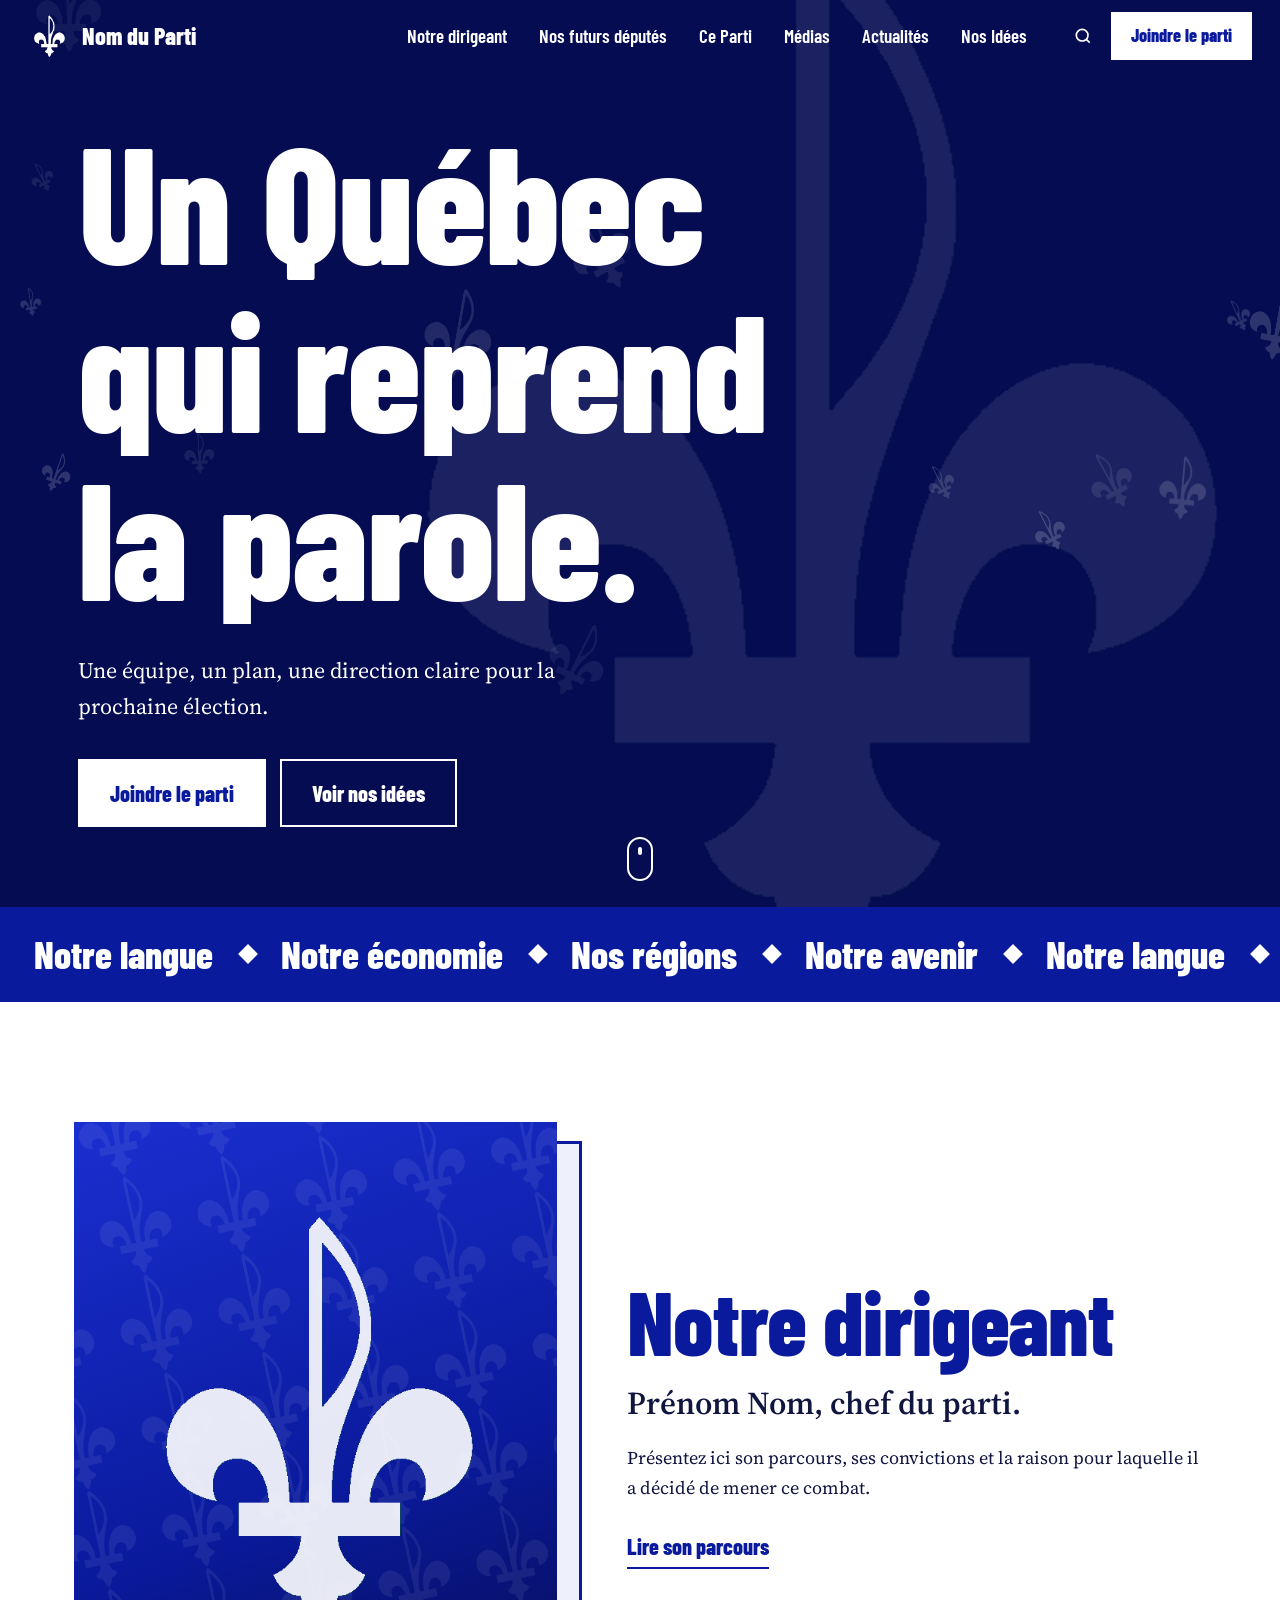
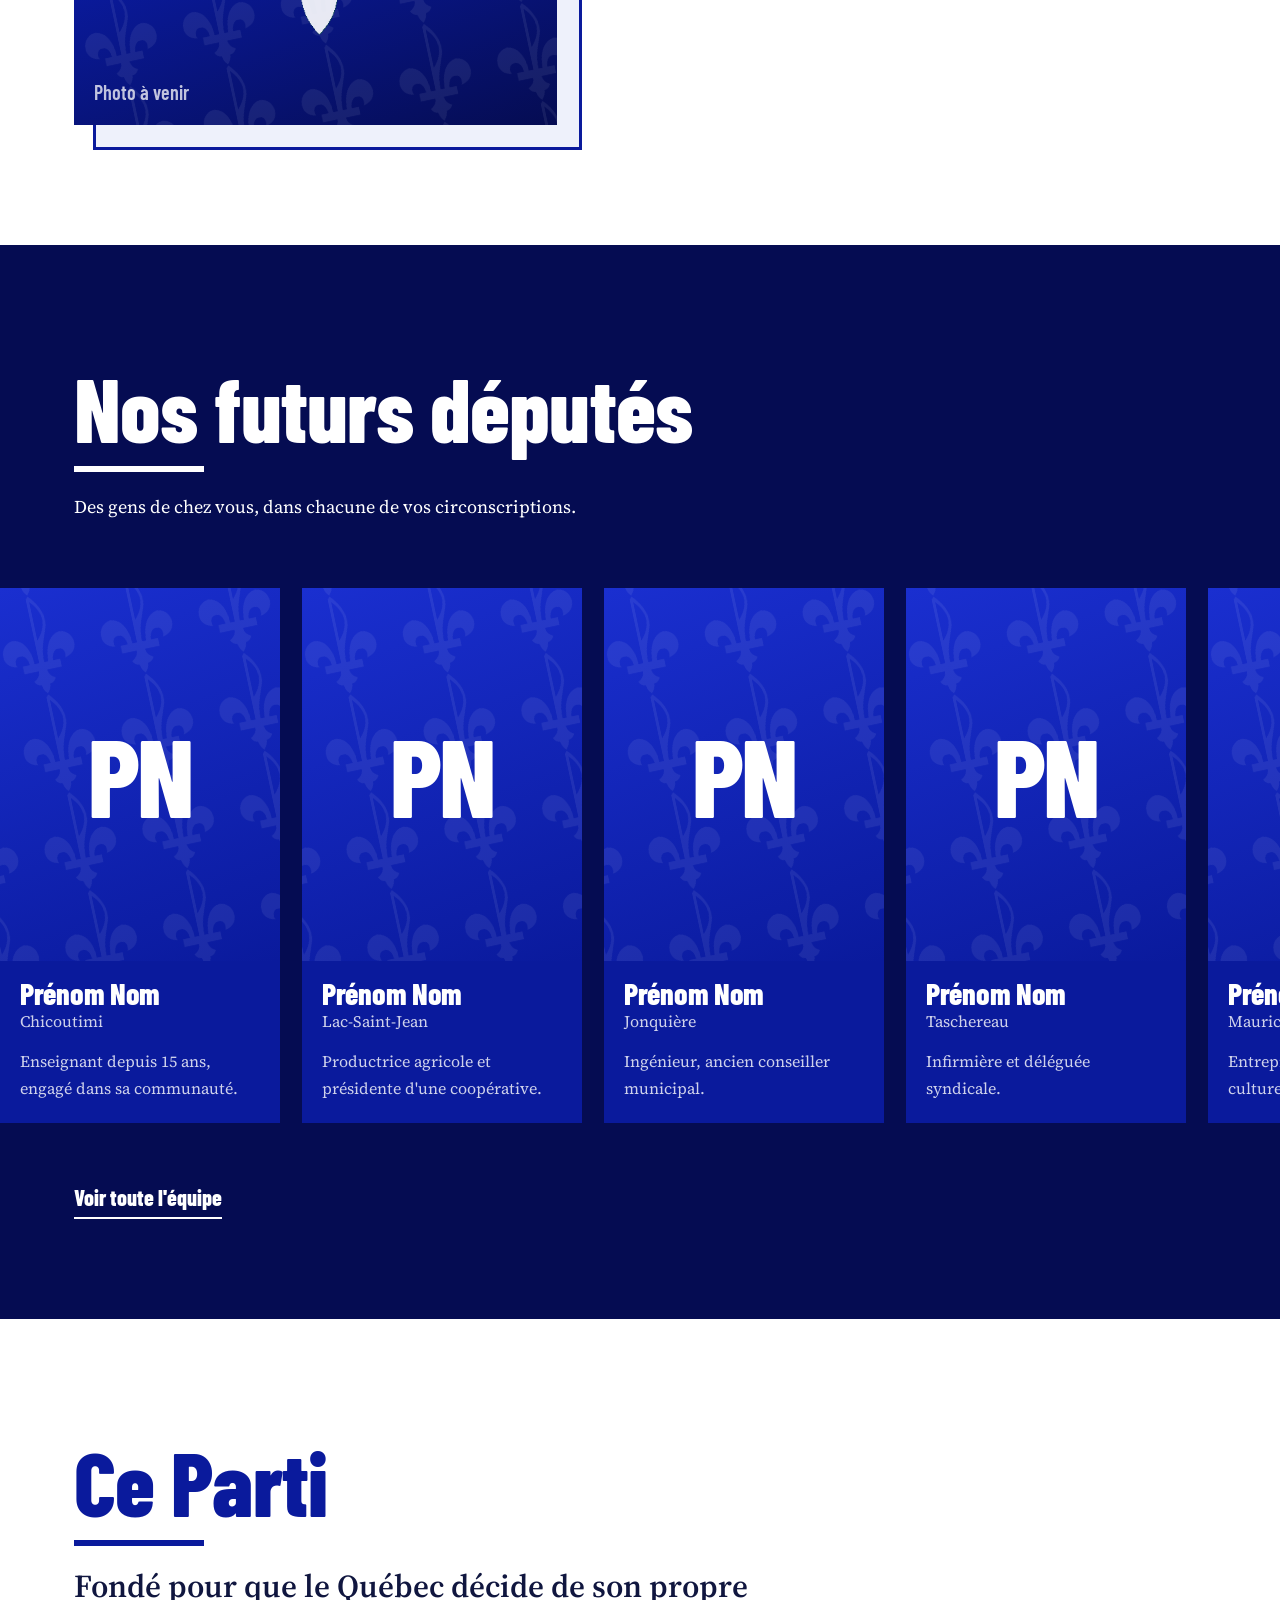
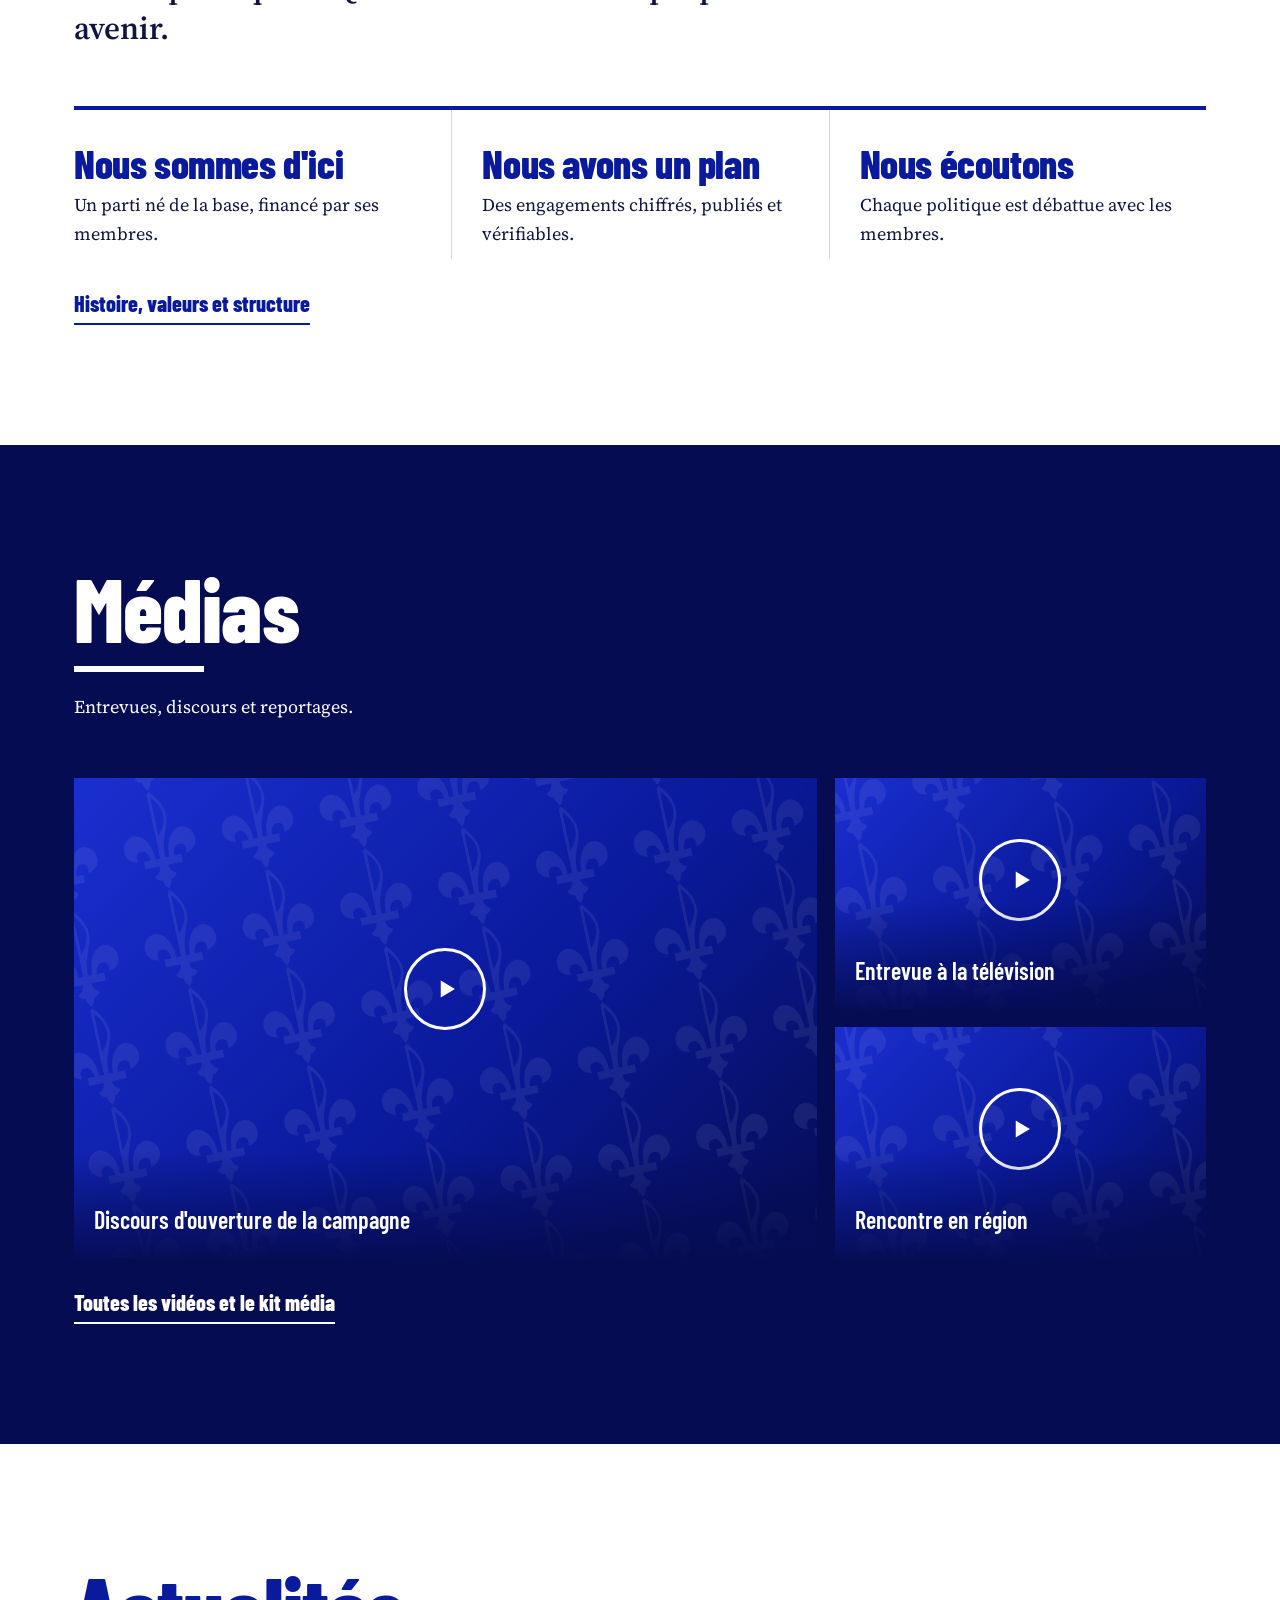
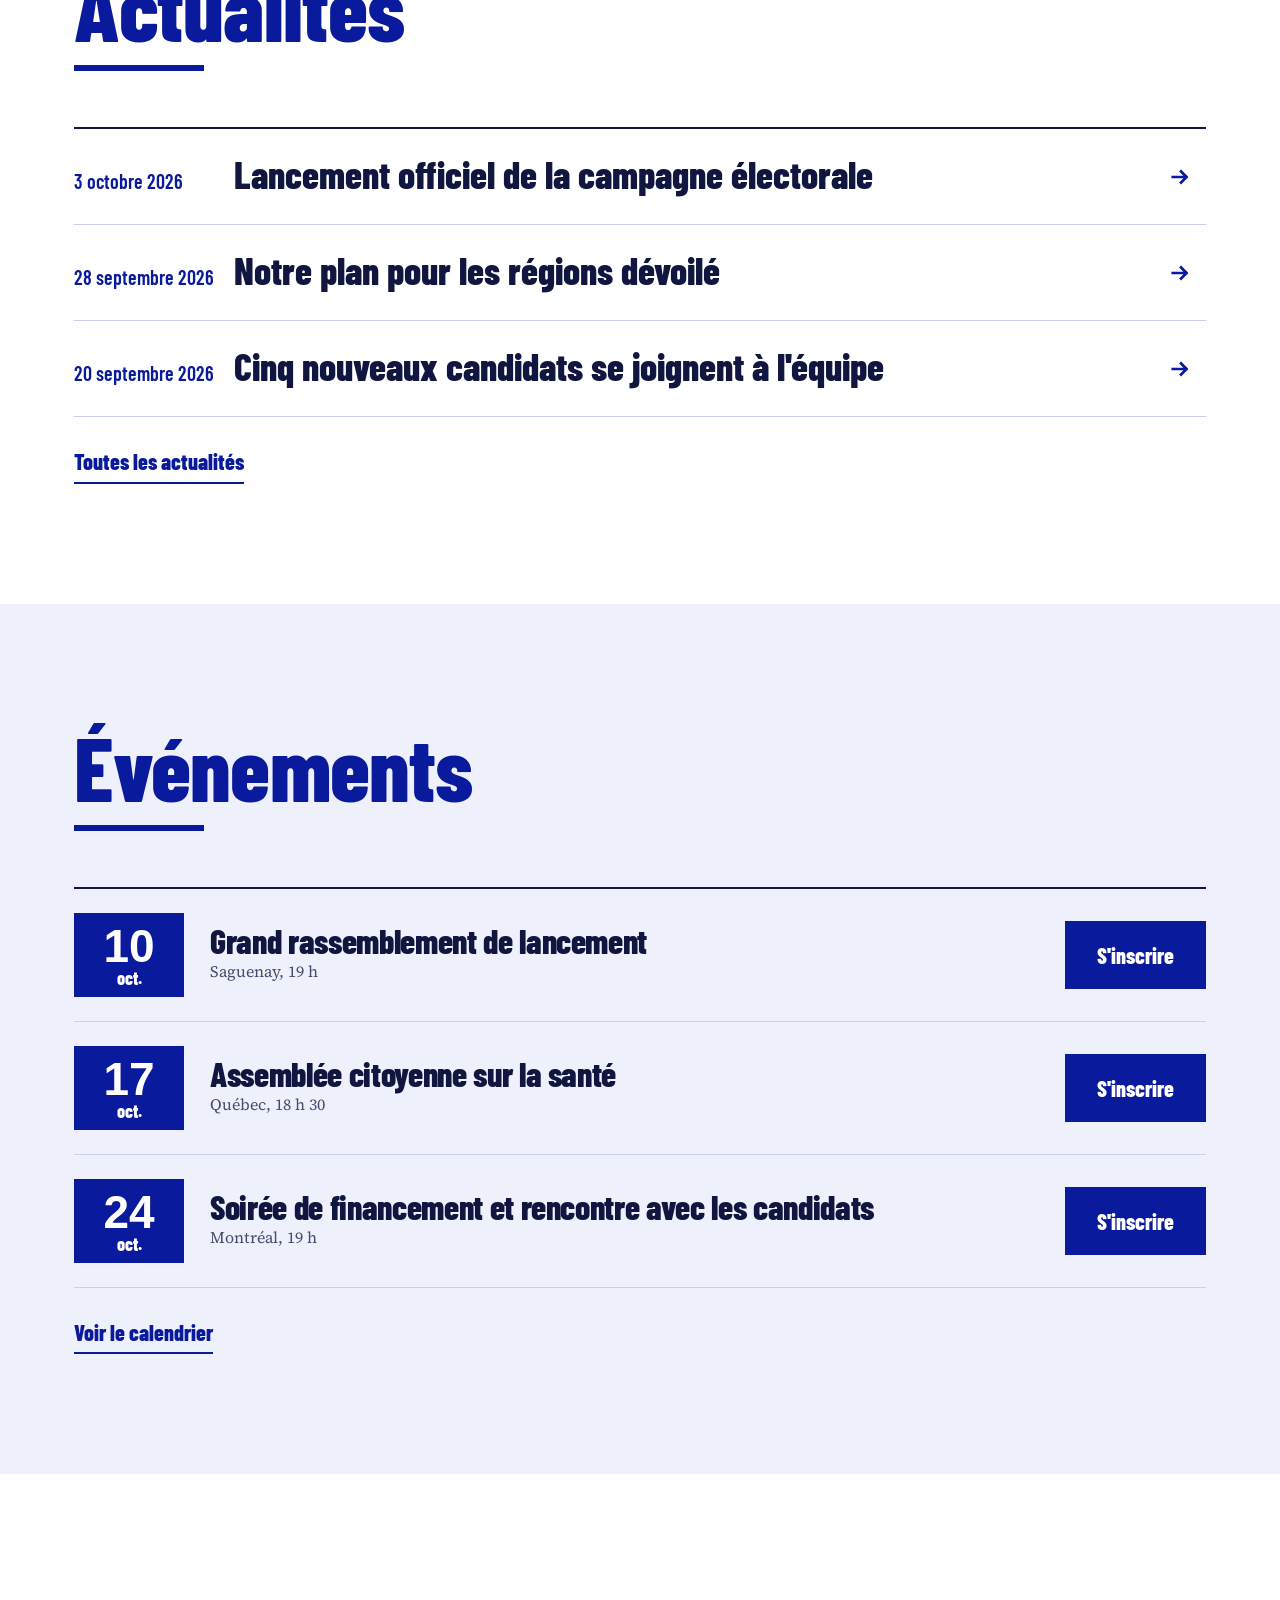
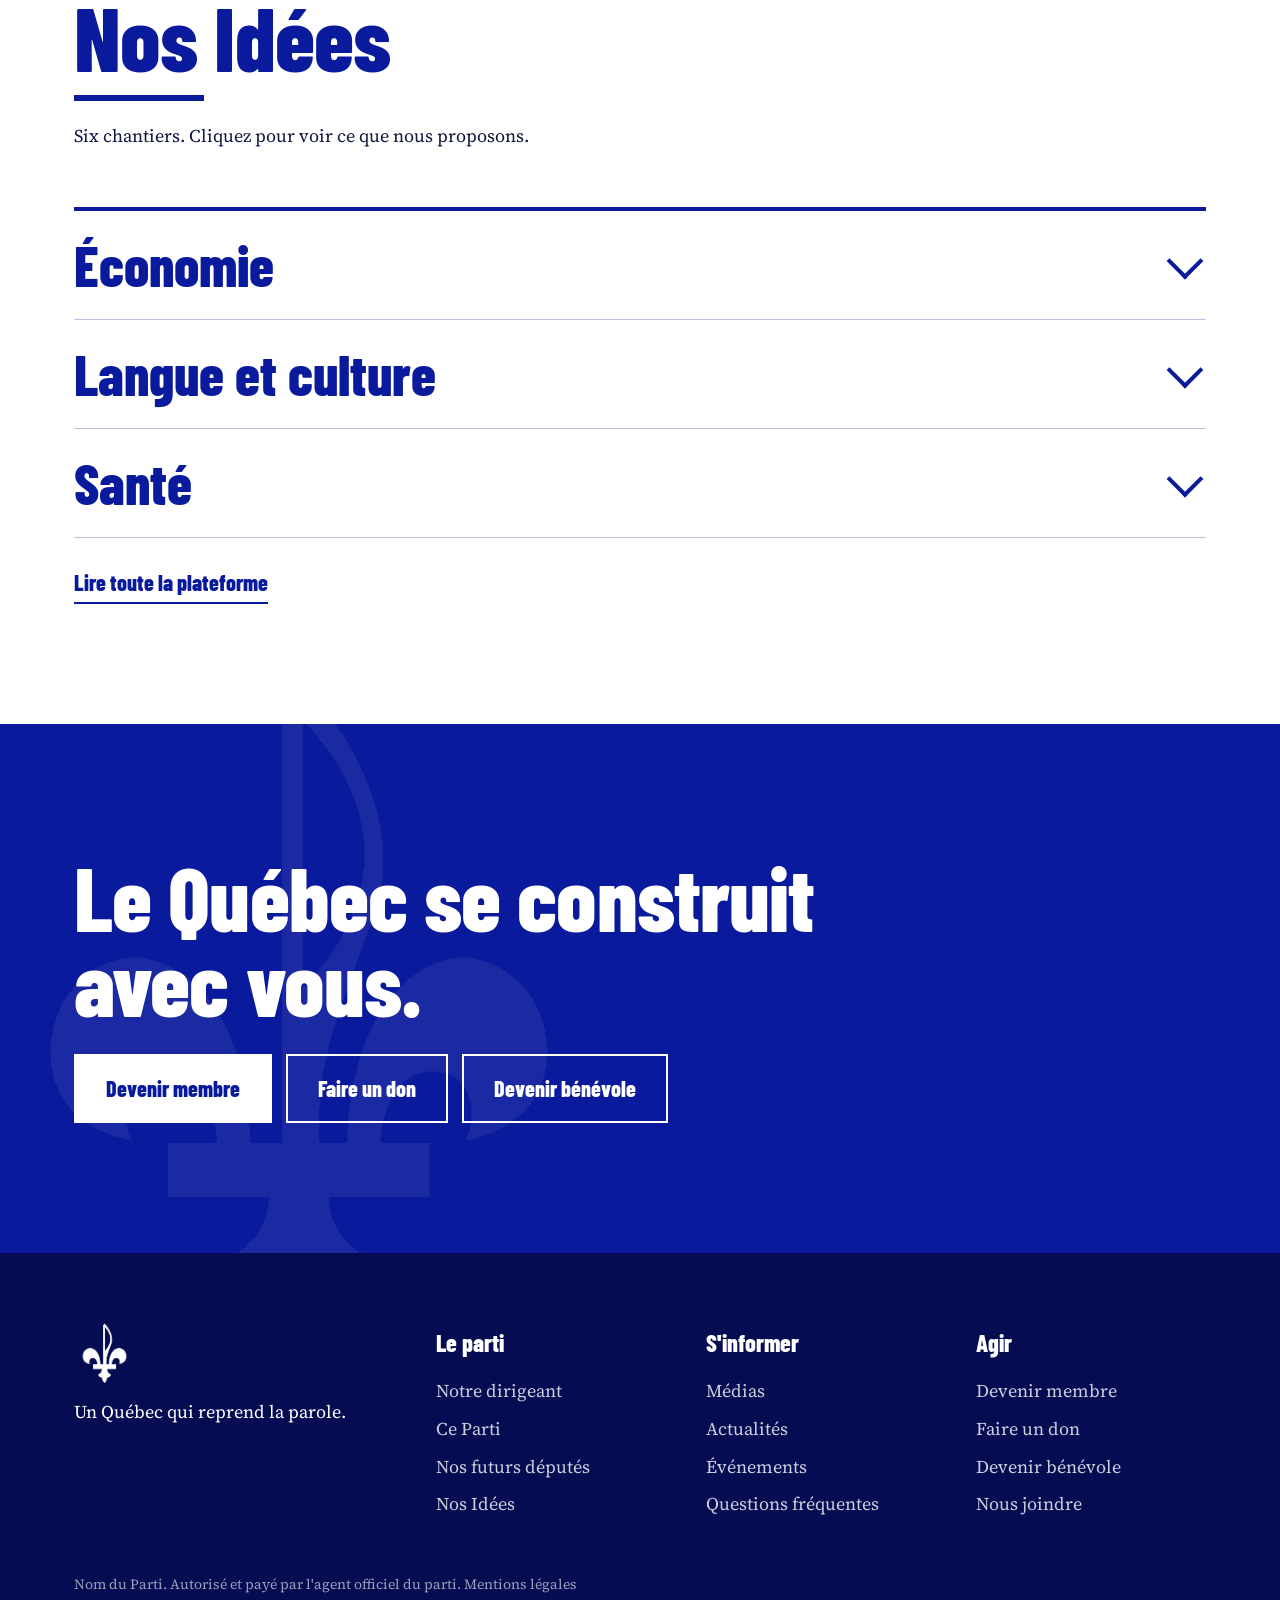
==== commit f6f8d392: "Add files via upload" ====
--- a/index.html
+++ b/index.html
@@ -31,7 +31,7 @@
 </div></div>
 
 <section class="sec" id="dirigeant"><div class="wrap split">
-  <div class="portrait reveal"><video class="bg-video" autoplay muted loop playsinline data-src="assets/dirigeant.mp4"></video><img src="assets/logo-blanc.png" alt=""></div>
+  <div class="portrait reveal" data-photo="assets/dirigeant.jpg"><video class="bg-video" autoplay muted loop playsinline data-src="assets/dirigeant.mp4"></video><img src="assets/logo-blanc.png" alt=""></div>
   <div class="reveal">
     <h2>Notre dirigeant</h2>
     <p class="big">Prénom Nom, chef du parti.</p>
@@ -98,6 +98,6 @@
 </section>
 </main>
 <script src="data.js"></script>
-<script src="script.js"></script>
+<script src="site.js"></script>
 </body>
 </html>
--- a/style.css
+++ b/style.css
@@ -268,3 +268,87 @@
   .events li{grid-template-columns:90px 1fr}.events li .btn{grid-column:1/-1}
   .sitefoot .cols{grid-template-columns:1fr 1fr}
 }
+
+/* ===== Animations et placeholders (v3) ===== */
+.fx{position:absolute;inset:0;width:100%;height:100%;z-index:1;pointer-events:none}
+.prog{position:fixed;top:0;left:0;height:4px;width:100%;background:#7fa6ff;transform:scaleX(0);transform-origin:left;z-index:70}
+.wipe{position:fixed;inset:0;z-index:200;background:var(--bleu);display:grid;place-items:center;pointer-events:none;animation:wipeOut .9s .1s var(--ease) forwards}
+.wipe img{height:96px;width:auto;animation:pulse 1s ease-in-out infinite alternate}
+.wipe.in{transform:translateY(100%);animation:wipeIn .5s var(--ease) forwards}
+@keyframes wipeOut{to{transform:translateY(-100%)}}
+@keyframes wipeIn{to{transform:none}}
+@keyframes pulse{to{transform:scale(1.12)}}
+@keyframes drift{to{background-position:220px 330px}}
+
+/* Apparition par translate (compatible avec l'inclinaison) */
+.reveal{transform:none;translate:0 34px;opacity:0;transition:opacity .9s var(--ease) calc(var(--i,0)*80ms),translate .9s var(--ease) calc(var(--i,0)*80ms),transform .3s var(--ease),background .4s,color .4s}
+.reveal.in{translate:0 0;opacity:1;transform:none}
+.card,.tier,.press a{transform:perspective(900px) rotateX(var(--rx,0deg)) rotateY(var(--ry,0deg)) translateY(var(--ty,0px))}
+.card:hover,.tier:hover,.press a:hover{--ty:-8px;transform:perspective(900px) rotateX(var(--rx,0deg)) rotateY(var(--ry,0deg)) translateY(var(--ty,0px))}
+.card.reveal.in,.tier.reveal.in,.press a.reveal.in{transform:perspective(900px) rotateX(var(--rx,0deg)) rotateY(var(--ry,0deg)) translateY(var(--ty,0px))}
+
+/* Héros des pages internes */
+.phero{clip-path:polygon(0 0,100% 0,100% 100%,0 calc(100% - 56px));padding-bottom:120px}
+.phero .line{display:inline-block;margin-right:.22em;padding-top:.16em;margin-top:-.16em}
+.phero .crumb,.phero p{opacity:0;animation:fade 1s 1.1s forwards}
+.phero .mark{z-index:1}
+
+/* Titres */
+.head h2::after{content:"";display:block;width:0;height:6px;background:var(--bleu);margin-top:16px;transition:width 1s .35s var(--ease)}
+.head.in h2::after{width:130px}
+.dark .head h2::after,.band .head h2::after{background:#fff}
+.tbl tbody tr{transition:background .25s}
+.tbl tbody tr:hover{background:var(--glace)}
+.callout{transition:transform .4s var(--ease),box-shadow .4s}
+.callout:hover{transform:translateX(8px);box-shadow:-8px 0 0 var(--bleu)}
+.timeline li::before{transition:transform .5s var(--ease),background .4s}
+.timeline li.in::before{background:var(--bleu);transform:rotate(225deg)}
+.timeline li.reveal{translate:-26px 0}
+.timeline li.reveal.in{translate:0 0}
+.quote{background:linear-gradient(90deg,var(--glace),transparent);padding-top:20px;padding-bottom:20px}
+.chip{transition:background .25s,color .25s,transform .3s var(--ease)}
+.chip:hover{transform:translateY(-3px)}
+
+/* Portrait animé (remplace le carré bleu) */
+.portrait{background:linear-gradient(160deg,var(--roi),var(--bleu) 60%,var(--nuit));box-shadow:22px 22px 0 var(--glace),22px 22px 0 3px var(--bleu)}
+.portrait::before,.vid::before,.card .ph::before{content:"";position:absolute;inset:-30%;background:url(assets/logo-blanc.png) 0 0/100px repeat;opacity:.07;transform:rotate(-12deg);animation:drift 36s linear infinite;pointer-events:none}
+.portrait::after{content:"Photo à venir";position:absolute;left:20px;bottom:16px;font-family:var(--disp);font-weight:600;font-size:20px;color:#fff;opacity:.75;z-index:2}
+.portrait.has-photo::after{display:none}
+.portrait.has-photo>img:not(.cover){display:none}
+.portrait img.cover{position:absolute;inset:0;width:100%;height:100%;object-fit:cover;animation:none;opacity:1}
+.portrait .bg-video{z-index:1}
+
+/* Vignettes vidéo animées */
+.vid{background:linear-gradient(135deg,var(--roi),var(--bleu) 55%,var(--nuit))}
+.vid::after{content:"";position:absolute;left:50%;top:44%;width:76px;height:76px;border:3px solid #fff;border-radius:50%;translate:-50% -50%;background:url("data:image/svg+xml,%3Csvg xmlns='http://www.w3.org/2000/svg' viewBox='0 0 24 24'%3E%3Cpath fill='white' d='M9 6v12l10-6z'/%3E%3C/svg%3E") center/34px no-repeat;transition:transform .4s var(--ease);z-index:1}
+.vid:hover::after{transform:scale(1.18)}
+.vid video{z-index:2}
+.vid figcaption{z-index:3}
+.vid video.ready+figcaption{z-index:3}
+
+/* Cartes des députés */
+.card{position:relative;overflow:hidden}
+.card .ph{position:relative}
+.card .ph img{display:none}
+.card .ph img.cover{display:block;position:absolute;inset:0;width:100%;height:100%;object-fit:cover;opacity:1}
+.card .ini{position:relative;font-family:var(--disp);font-weight:800;font-size:110px;color:#fff;letter-spacing:-.02em;transition:transform .6s var(--ease)}
+.card:hover .ini{transform:scale(1.15) rotate(-3deg)}
+.card::after{content:"";position:absolute;top:0;left:-70%;width:40%;height:100%;background:linear-gradient(100deg,transparent,rgba(255,255,255,.2),transparent);transform:skewX(-15deg);transition:left .9s var(--ease);pointer-events:none}
+.card:hover::after{left:140%}
+
+/* Bandeau d'action avant le pied de page */
+.ctaband{position:relative;background:var(--bleu);color:#fff;overflow:hidden;padding-top:100px}
+.ctaband .wrap{position:relative;z-index:2;padding-bottom:70px}
+.ctaband h2{color:#fff;max-width:820px}
+.ctaband .acts{display:flex;gap:14px;flex-wrap:wrap;margin-top:26px}
+.outline{position:relative;z-index:2;overflow:hidden;white-space:nowrap;border-top:1px solid rgba(255,255,255,.25);padding:16px 0}
+.outline .track{animation-duration:45s;animation-direction:reverse}
+.outline .track span{font-size:96px;line-height:1;color:transparent;-webkit-text-stroke:2px rgba(255,255,255,.55);padding:0 34px}
+.outline .track span::after{display:none}
+
+@media(prefers-reduced-motion:reduce){
+  .reveal{opacity:1!important;translate:none!important}
+  .phero .crumb,.phero p{opacity:1}
+  .wipe{display:none}
+  .fx{display:none}
+}
